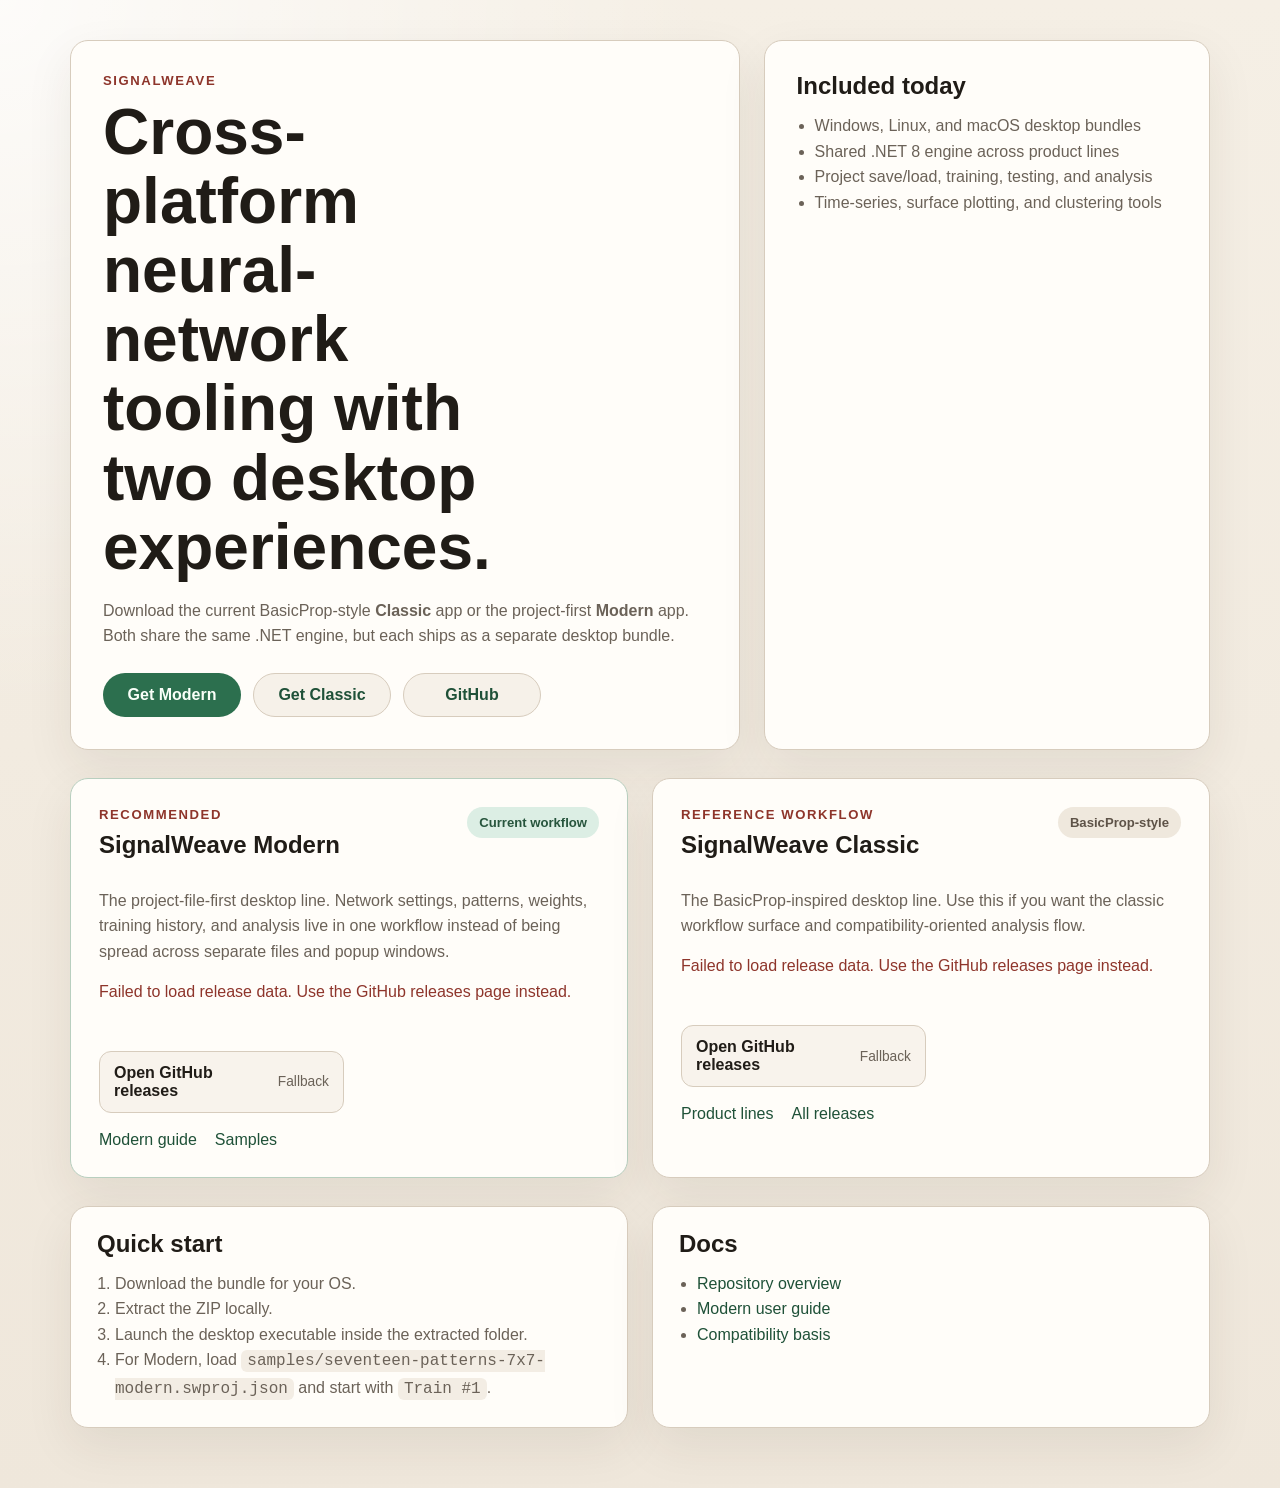
==== site/index.html @ 558c5705 "Prepare modern 1.0.0 release site" ====
<!DOCTYPE html>
<html lang="en">
<head>
  <meta charset="UTF-8" />
  <meta name="viewport" content="width=device-width, initial-scale=1.0" />
  <title>SignalWeave</title>
  <meta name="description" content="SignalWeave downloads and product overview for the Classic and Modern desktop apps." />
  <link rel="stylesheet" href="./styles.css" />
</head>
<body>
  <main class="page">
    <section class="hero">
      <div class="hero-copy">
        <p class="eyebrow">SignalWeave</p>
        <h1>Cross-platform neural-network tooling with two desktop experiences.</h1>
        <p class="lead">
          Download the current BasicProp-style <strong>Classic</strong> app or the project-first <strong>Modern</strong> app.
          Both share the same .NET engine, but each ships as a separate desktop bundle.
        </p>
        <div class="hero-actions">
          <a class="button primary" href="#modern">Get Modern</a>
          <a class="button secondary" href="#classic">Get Classic</a>
          <a class="button secondary" href="https://github.com/Simonsbs/signalweave" target="_blank" rel="noreferrer">GitHub</a>
        </div>
      </div>
      <aside class="hero-panel">
        <h2>Included today</h2>
        <ul class="feature-list">
          <li>Windows, Linux, and macOS desktop bundles</li>
          <li>Shared .NET 8 engine across product lines</li>
          <li>Project save/load, training, testing, and analysis</li>
          <li>Time-series, surface plotting, and clustering tools</li>
        </ul>
      </aside>
    </section>

    <section class="products">
      <article class="product-card featured" id="modern">
        <div class="product-header">
          <div>
            <p class="product-kicker">Recommended</p>
            <h2>SignalWeave Modern</h2>
          </div>
          <span class="badge">Current workflow</span>
        </div>
        <p class="product-copy">
          The project-file-first desktop line. Network settings, patterns, weights, training history, and analysis
          live in one workflow instead of being spread across separate files and popup windows.
        </p>
        <div class="release-meta" data-product="modern">
          <p class="loading">Loading latest Modern release…</p>
        </div>
        <div class="downloads" data-product="modern"></div>
        <div class="product-links">
          <a href="https://github.com/Simonsbs/signalweave/blob/modern-ui/docs/modern-ui-guide.md" target="_blank" rel="noreferrer">Modern guide</a>
          <a href="https://github.com/Simonsbs/signalweave/tree/modern-ui/samples" target="_blank" rel="noreferrer">Samples</a>
        </div>
      </article>

      <article class="product-card" id="classic">
        <div class="product-header">
          <div>
            <p class="product-kicker">Reference workflow</p>
            <h2>SignalWeave Classic</h2>
          </div>
          <span class="badge muted">BasicProp-style</span>
        </div>
        <p class="product-copy">
          The BasicProp-inspired desktop line. Use this if you want the classic workflow surface and compatibility-oriented
          analysis flow.
        </p>
        <div class="release-meta" data-product="classic">
          <p class="loading">Loading latest Classic release…</p>
        </div>
        <div class="downloads" data-product="classic"></div>
        <div class="product-links">
          <a href="https://github.com/Simonsbs/signalweave/blob/modern-ui/docs/product-lines.md" target="_blank" rel="noreferrer">Product lines</a>
          <a href="https://github.com/Simonsbs/signalweave/releases" target="_blank" rel="noreferrer">All releases</a>
        </div>
      </article>
    </section>

    <section class="help">
      <div class="help-card">
        <h2>Quick start</h2>
        <ol>
          <li>Download the bundle for your OS.</li>
          <li>Extract the ZIP locally.</li>
          <li>Launch the desktop executable inside the extracted folder.</li>
          <li>For Modern, load <code>samples/seventeen-patterns-7x7-modern.swproj.json</code> and start with <code>Train #1</code>.</li>
        </ol>
      </div>
      <div class="help-card">
        <h2>Docs</h2>
        <ul>
          <li><a href="https://github.com/Simonsbs/signalweave/blob/modern-ui/README.md" target="_blank" rel="noreferrer">Repository overview</a></li>
          <li><a href="https://github.com/Simonsbs/signalweave/blob/modern-ui/docs/modern-ui-guide.md" target="_blank" rel="noreferrer">Modern user guide</a></li>
          <li><a href="https://github.com/Simonsbs/signalweave/blob/modern-ui/docs/basicprop-compatibility.md" target="_blank" rel="noreferrer">Compatibility basis</a></li>
        </ul>
      </div>
    </section>
  </main>
  <script src="./app.js"></script>
</body>
</html>
---- site/styles.css ----
:root {
  --bg: #efe7db;
  --panel: #fffdf9;
  --line: #d7ccbd;
  --text: #201c17;
  --muted: #6b6258;
  --accent: #2c6f4e;
  --accent-dark: #1f5138;
  --warm: #8e352b;
  --shadow: 0 18px 48px rgba(49, 39, 25, 0.08);
  --radius: 18px;
  color-scheme: light;
}

* {
  box-sizing: border-box;
}

body {
  margin: 0;
  font-family: "Segoe UI", "Helvetica Neue", Arial, sans-serif;
  background:
    radial-gradient(circle at top left, rgba(255, 255, 255, 0.8), transparent 36%),
    linear-gradient(180deg, #f5efe5 0%, var(--bg) 100%);
  color: var(--text);
}

a {
  color: var(--accent-dark);
  text-decoration: none;
}

a:hover {
  text-decoration: underline;
}

.page {
  max-width: 1180px;
  margin: 0 auto;
  padding: 40px 20px 64px;
}

.hero,
.products,
.help {
  display: grid;
  gap: 24px;
}

.hero {
  grid-template-columns: 1.5fr 1fr;
  align-items: stretch;
}

.hero-copy,
.hero-panel,
.product-card,
.help-card {
  background: var(--panel);
  border: 1px solid var(--line);
  border-radius: var(--radius);
  box-shadow: var(--shadow);
}

.hero-copy,
.hero-panel {
  padding: 32px;
}

.eyebrow,
.product-kicker {
  margin: 0 0 10px;
  font-size: 0.82rem;
  font-weight: 700;
  letter-spacing: 0.12em;
  text-transform: uppercase;
  color: var(--warm);
}

h1,
h2 {
  margin: 0 0 14px;
  line-height: 1.08;
}

h1 {
  font-size: clamp(2.4rem, 5vw, 4.2rem);
  max-width: 11ch;
}

h2 {
  font-size: 1.5rem;
}

.lead,
.product-copy,
.help-card li,
.feature-list li {
  color: var(--muted);
  line-height: 1.6;
}

.hero-actions {
  display: flex;
  gap: 12px;
  flex-wrap: wrap;
  margin-top: 24px;
}

.button {
  display: inline-flex;
  align-items: center;
  justify-content: center;
  min-width: 138px;
  padding: 12px 18px;
  border-radius: 999px;
  border: 1px solid transparent;
  font-weight: 700;
}

.button.primary {
  background: var(--accent);
  color: #f9fff8;
}

.button.primary:hover {
  background: var(--accent-dark);
  text-decoration: none;
}

.button.secondary {
  background: #f6f1e9;
  border-color: var(--line);
}

.button.secondary:hover {
  background: #fffaf3;
  text-decoration: none;
}

.feature-list,
.help-card ul,
.help-card ol {
  margin: 0;
  padding-left: 18px;
}

.products {
  grid-template-columns: repeat(2, minmax(0, 1fr));
  margin-top: 28px;
}

.product-card {
  padding: 28px;
}

.product-card.featured {
  border-color: #b8cfbf;
}

.product-header {
  display: flex;
  justify-content: space-between;
  align-items: start;
  gap: 16px;
}

.badge {
  display: inline-flex;
  align-items: center;
  padding: 8px 12px;
  border-radius: 999px;
  background: #dceee4;
  color: #27553d;
  font-size: 0.82rem;
  font-weight: 700;
  white-space: nowrap;
}

.badge.muted {
  background: #efe8dd;
  color: #5e5348;
}

.release-meta {
  margin: 18px 0 14px;
  min-height: 54px;
}

.release-line {
  margin: 4px 0;
  color: var(--muted);
}

.release-line strong {
  color: var(--text);
}

.downloads {
  display: grid;
  grid-template-columns: repeat(2, minmax(0, 1fr));
  gap: 10px;
}

.download-link {
  display: flex;
  justify-content: space-between;
  align-items: center;
  gap: 10px;
  padding: 12px 14px;
  border: 1px solid var(--line);
  border-radius: 12px;
  background: #f8f3ec;
  color: var(--text);
  font-weight: 600;
}

.download-link:hover {
  background: #fff9f1;
  text-decoration: none;
}

.download-meta {
  color: var(--muted);
  font-size: 0.86rem;
  font-weight: 500;
}

.product-links {
  display: flex;
  gap: 18px;
  flex-wrap: wrap;
  margin-top: 18px;
}

.help {
  grid-template-columns: repeat(2, minmax(0, 1fr));
  margin-top: 28px;
}

.help-card {
  padding: 24px 26px;
}

.loading,
.error {
  margin: 0;
  color: var(--muted);
}

.error {
  color: var(--warm);
}

code {
  font-family: "Cascadia Mono", Consolas, monospace;
  background: #f3ede4;
  padding: 2px 6px;
  border-radius: 6px;
}

@media (max-width: 940px) {
  .hero,
  .products,
  .help {
    grid-template-columns: 1fr;
  }

  .downloads {
    grid-template-columns: 1fr;
  }

  .page {
    padding-top: 24px;
  }
}
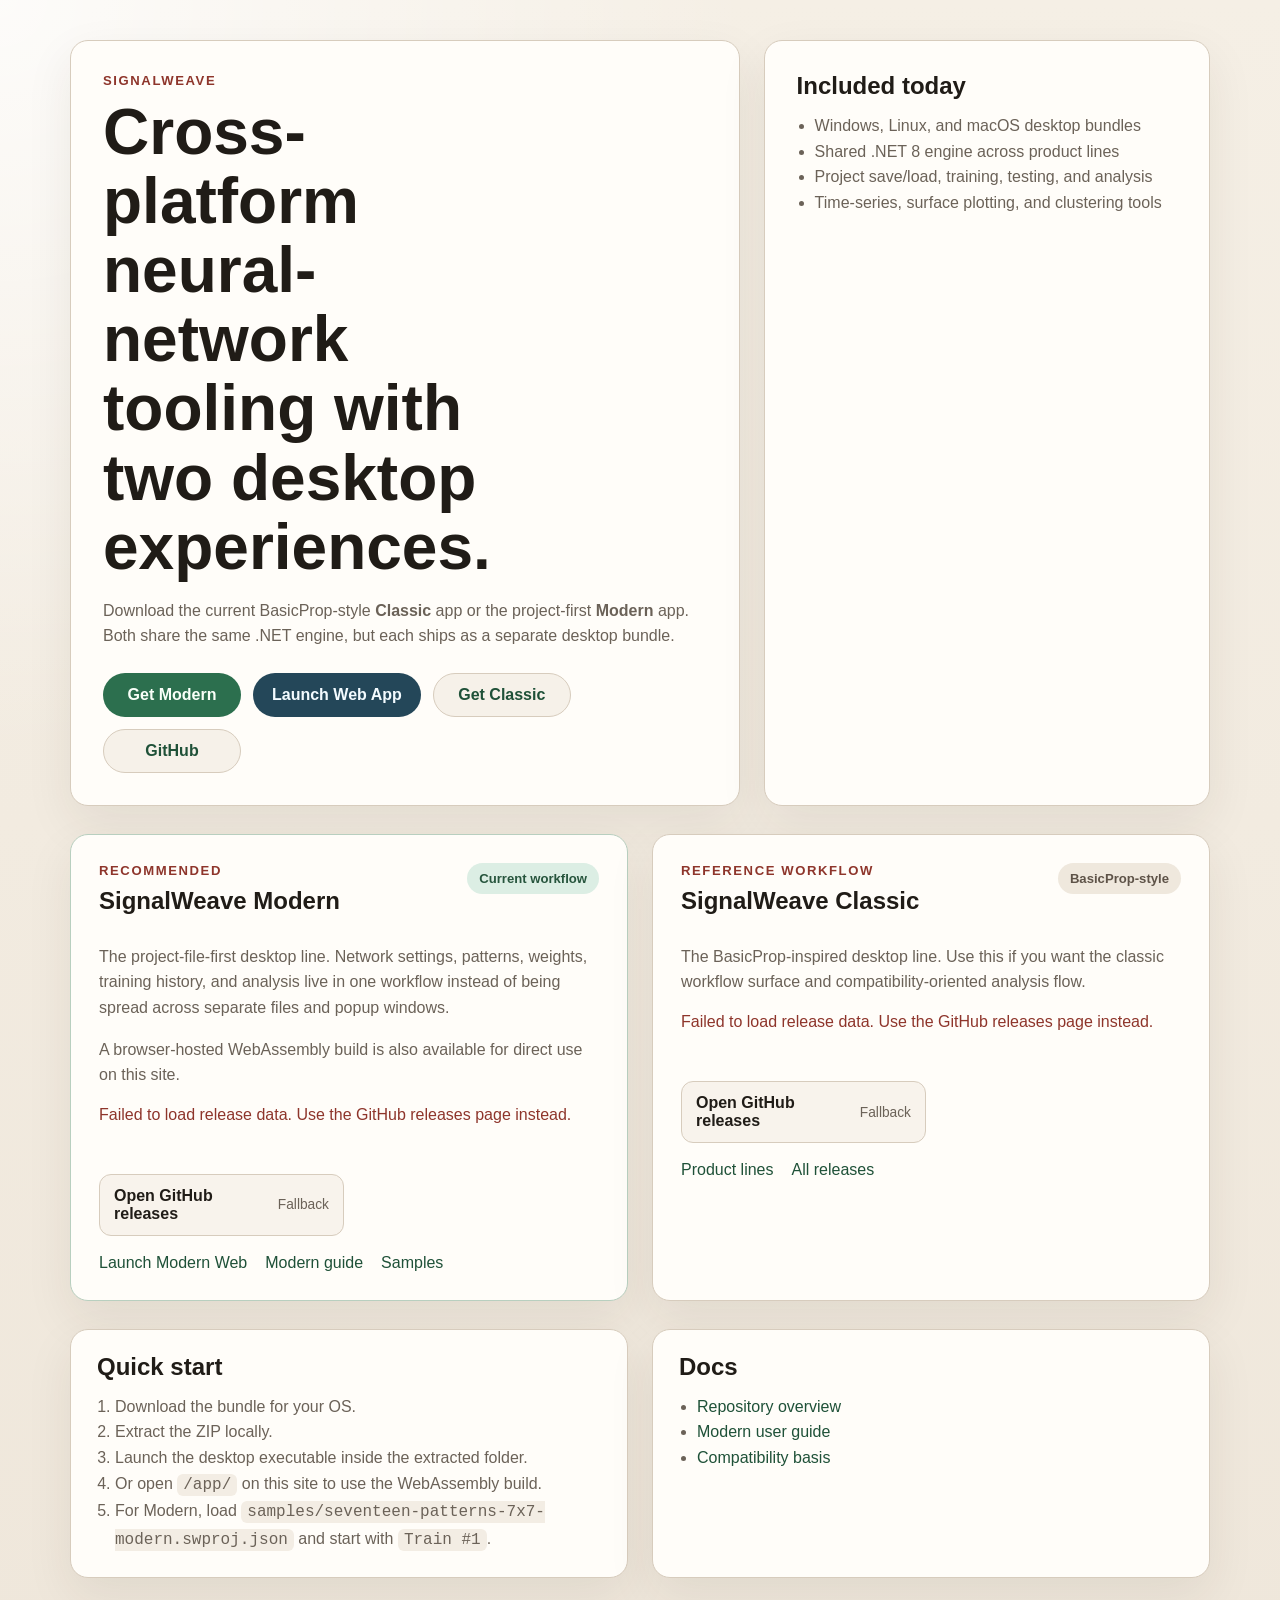
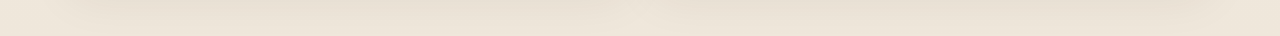
==== commit 2dfb3ceb: "Add modern browser host for Pages" ====
--- a/site/index.html
+++ b/site/index.html
@@ -19,6 +19,7 @@
         </p>
         <div class="hero-actions">
           <a class="button primary" href="#modern">Get Modern</a>
+          <a class="button primary-alt" href="/app/">Launch Web App</a>
           <a class="button secondary" href="#classic">Get Classic</a>
           <a class="button secondary" href="https://github.com/Simonsbs/signalweave" target="_blank" rel="noreferrer">GitHub</a>
         </div>
@@ -47,11 +48,15 @@
           The project-file-first desktop line. Network settings, patterns, weights, training history, and analysis
           live in one workflow instead of being spread across separate files and popup windows.
         </p>
+        <p class="product-copy">
+          A browser-hosted WebAssembly build is also available for direct use on this site.
+        </p>
         <div class="release-meta" data-product="modern">
           <p class="loading">Loading latest Modern release…</p>
         </div>
         <div class="downloads" data-product="modern"></div>
         <div class="product-links">
+          <a href="/app/">Launch Modern Web</a>
           <a href="https://github.com/Simonsbs/signalweave/blob/modern-ui/docs/modern-ui-guide.md" target="_blank" rel="noreferrer">Modern guide</a>
           <a href="https://github.com/Simonsbs/signalweave/tree/modern-ui/samples" target="_blank" rel="noreferrer">Samples</a>
         </div>
@@ -87,6 +92,7 @@
           <li>Download the bundle for your OS.</li>
           <li>Extract the ZIP locally.</li>
           <li>Launch the desktop executable inside the extracted folder.</li>
+          <li>Or open <code>/app/</code> on this site to use the WebAssembly build.</li>
           <li>For Modern, load <code>samples/seventeen-patterns-7x7-modern.swproj.json</code> and start with <code>Train #1</code>.</li>
         </ol>
       </div>
--- a/site/styles.css
+++ b/site/styles.css
@@ -128,6 +128,16 @@
   text-decoration: none;
 }
 
+.button.primary-alt {
+  background: #244759;
+  color: #f3fbff;
+}
+
+.button.primary-alt:hover {
+  background: #183340;
+  text-decoration: none;
+}
+
 .button.secondary {
   background: #f6f1e9;
   border-color: var(--line);
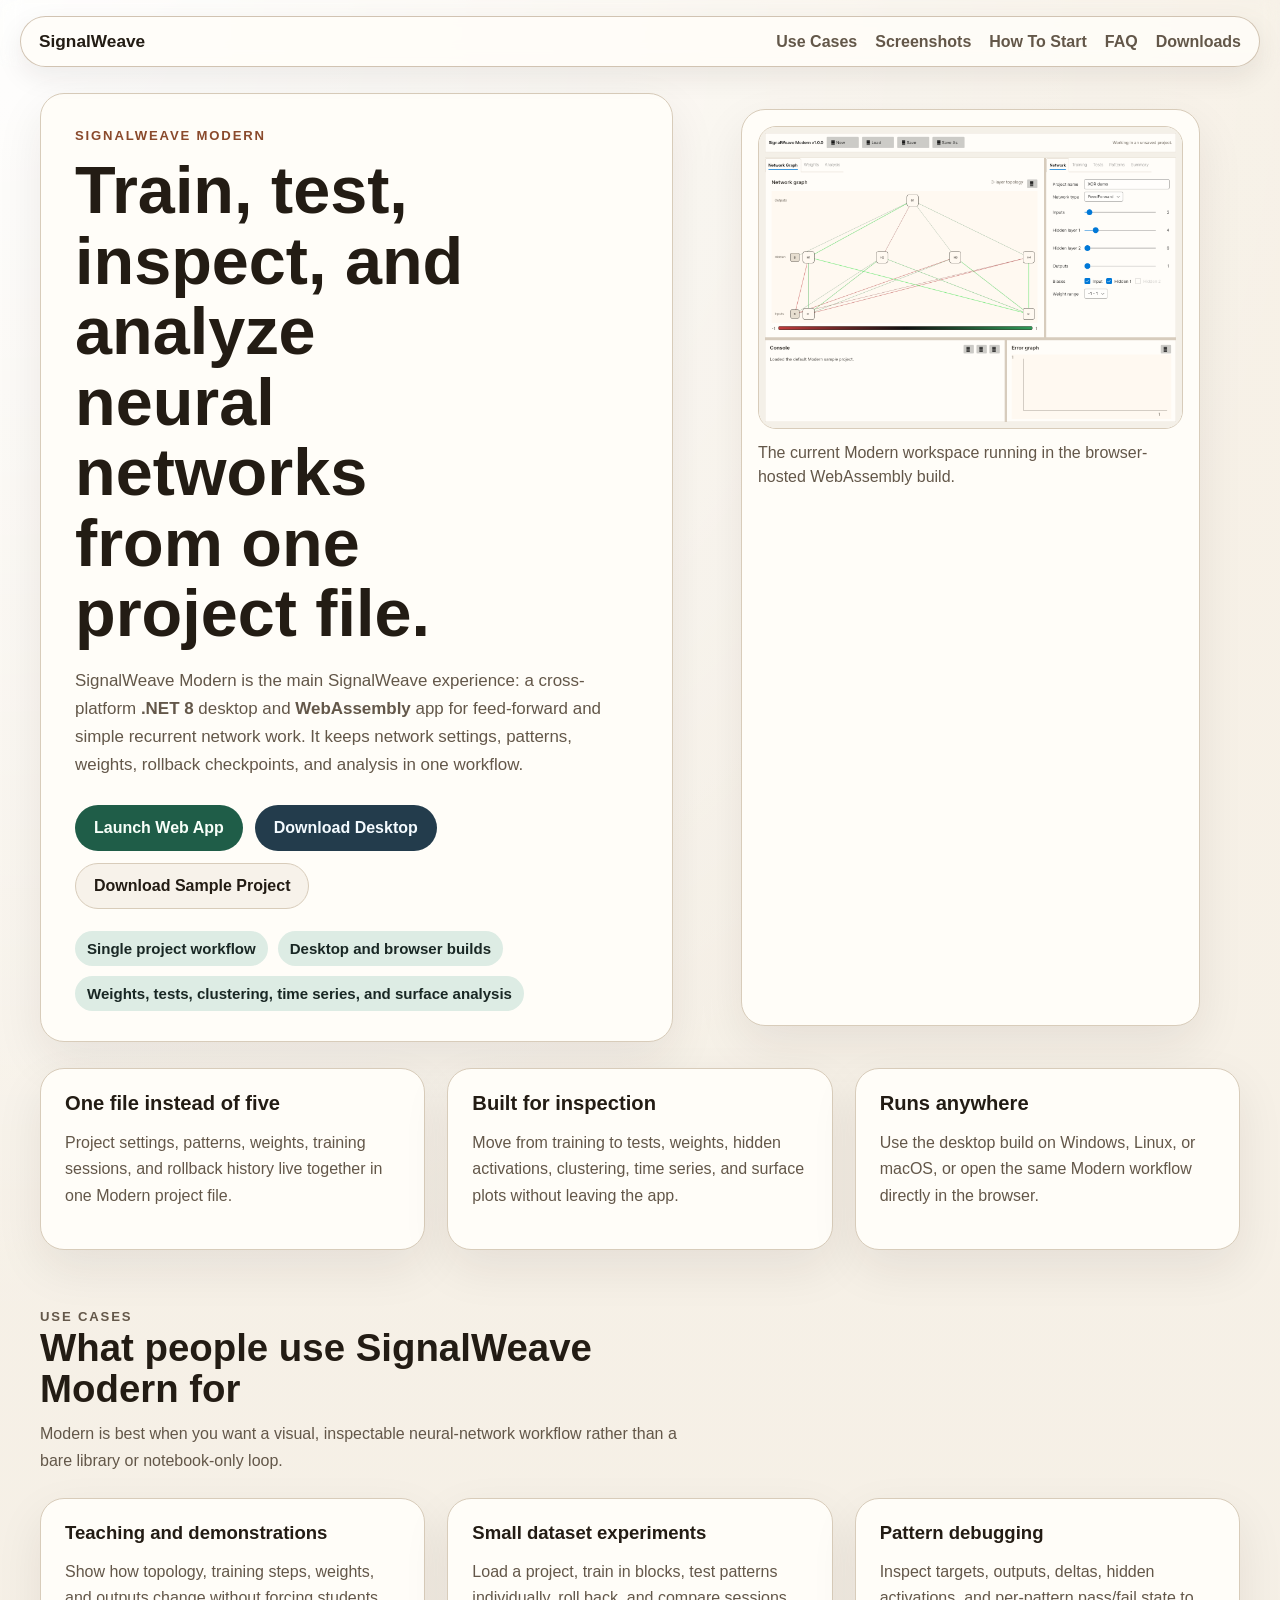
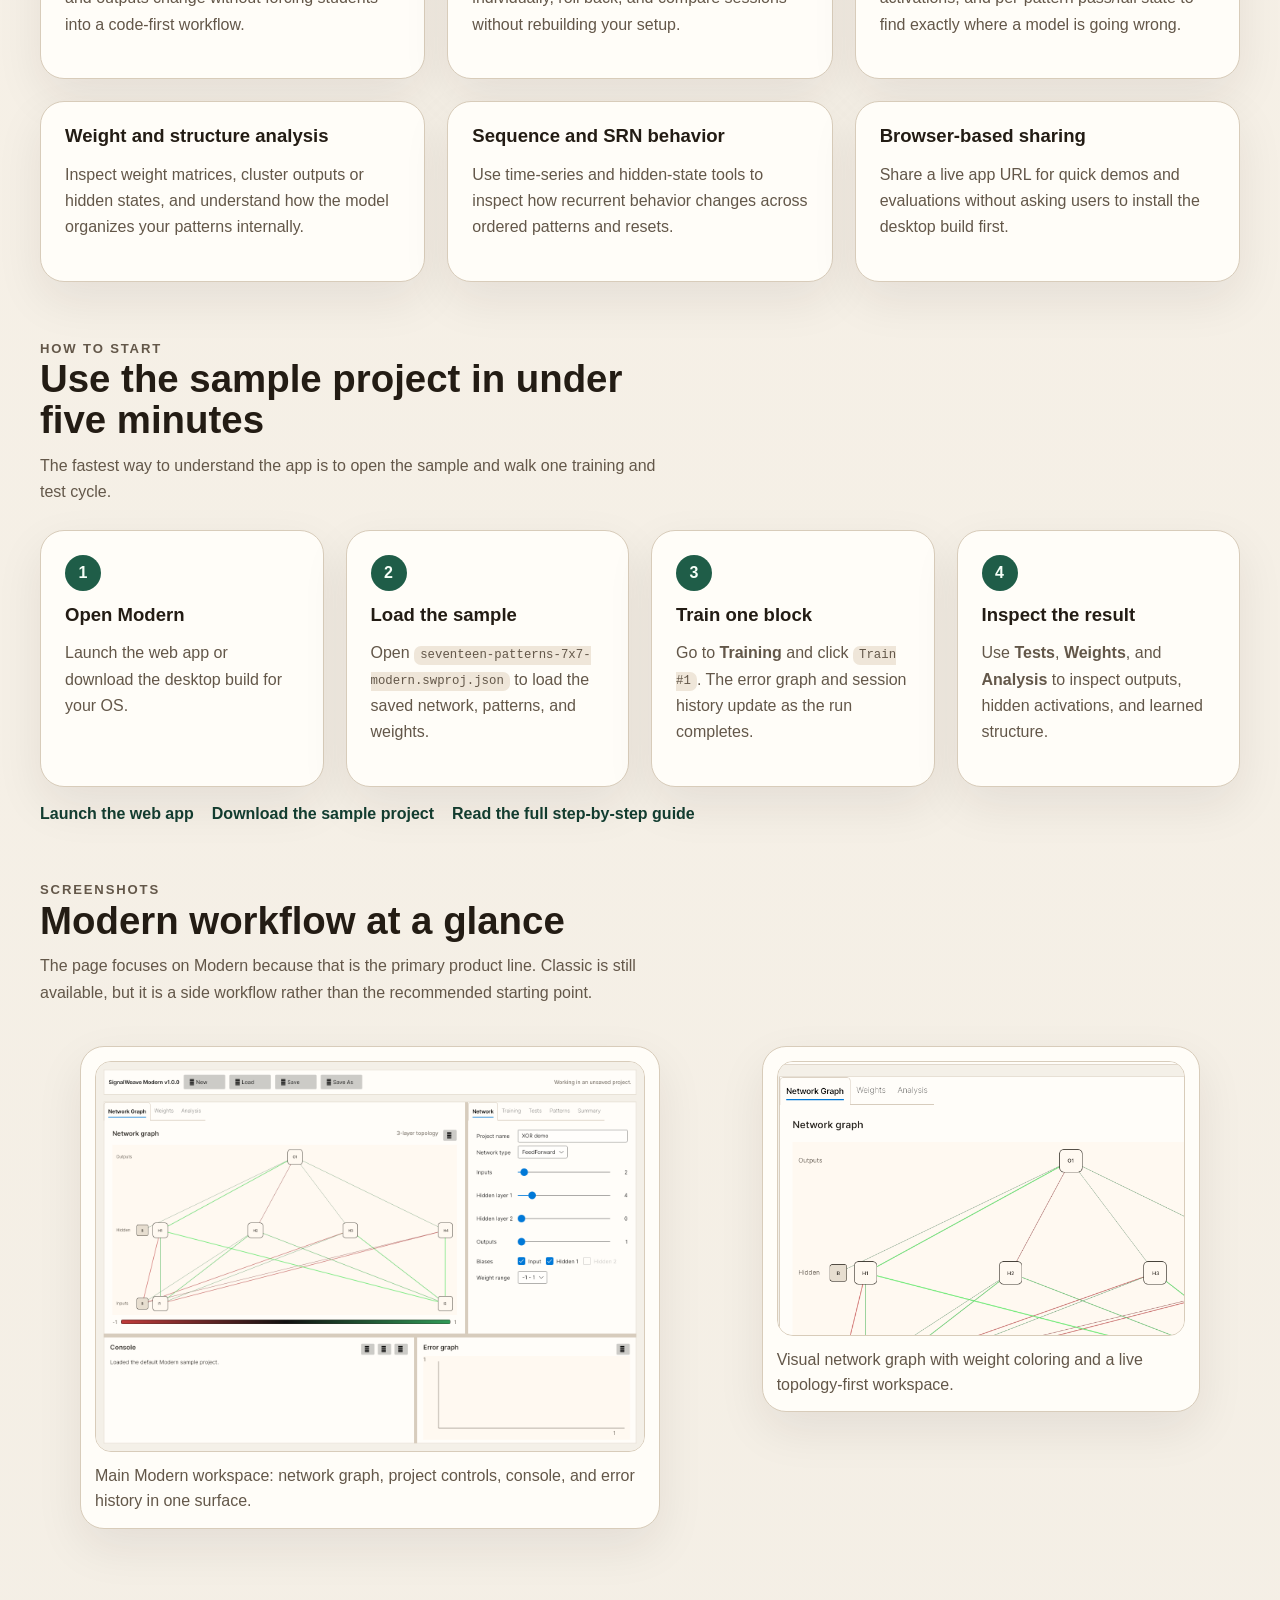
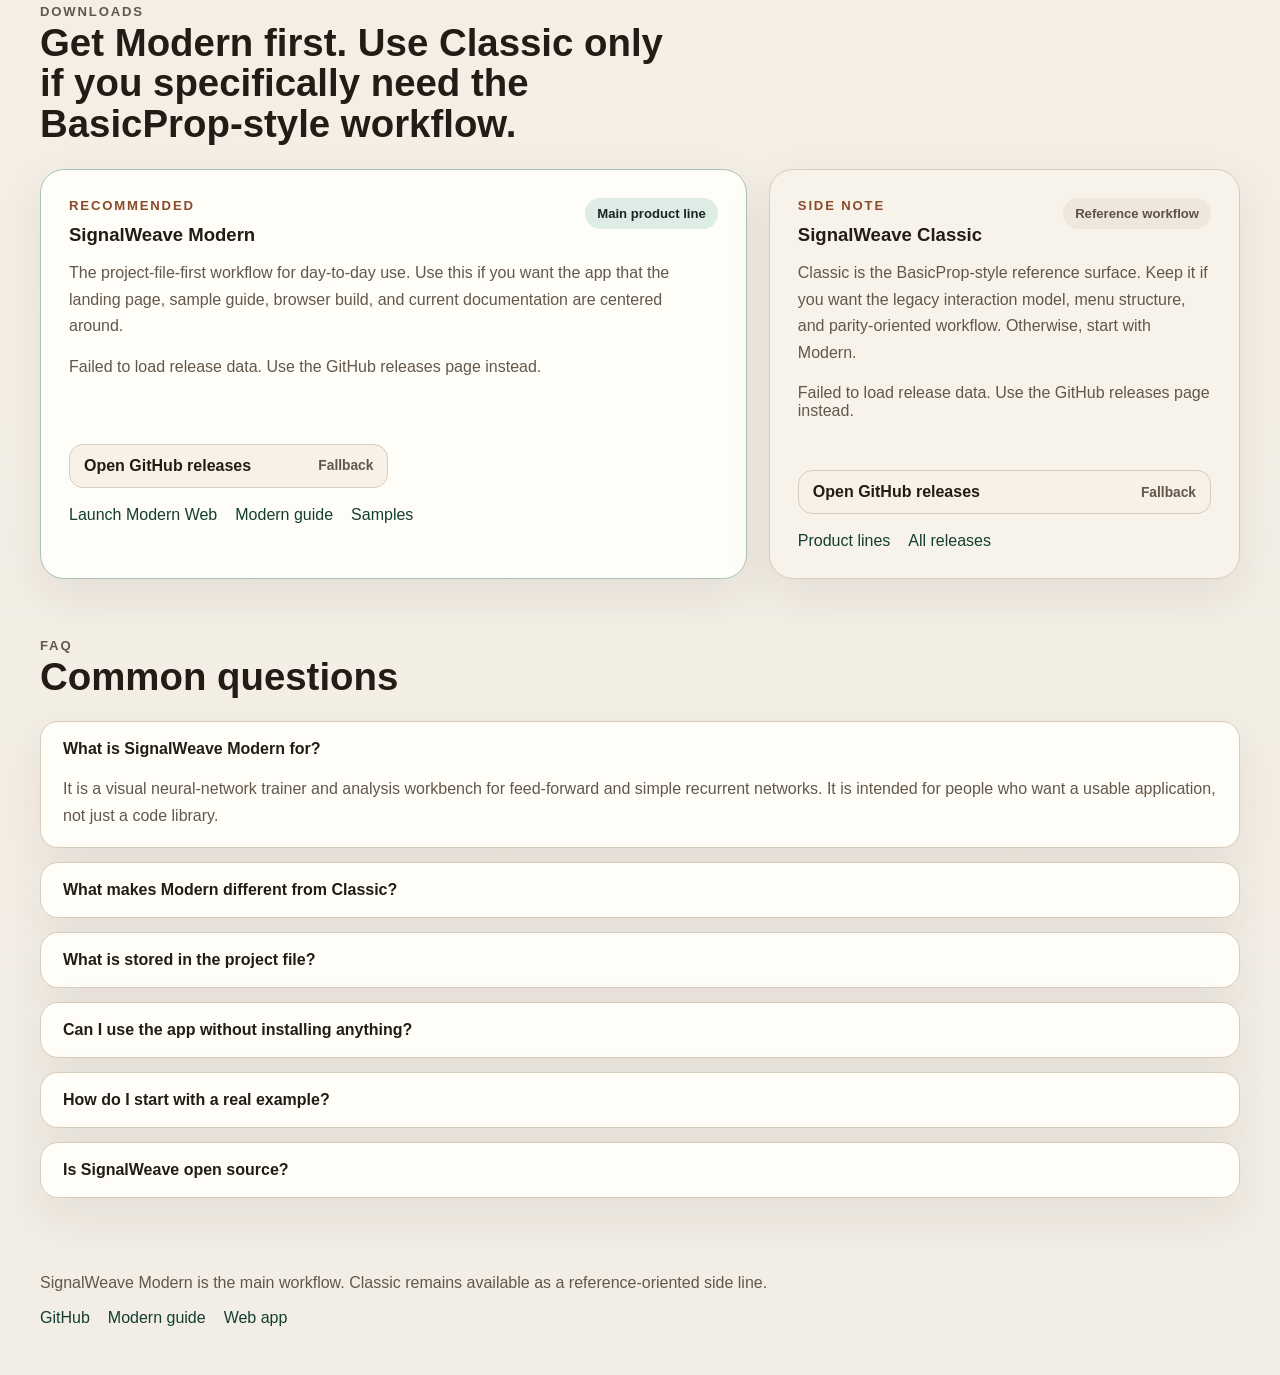
==== commit 06004e09: "Refresh Modern landing page" ====
--- a/site/index.html
+++ b/site/index.html
@@ -3,109 +3,351 @@
 <head>
   <meta charset="UTF-8" />
   <meta name="viewport" content="width=device-width, initial-scale=1.0" />
-  <title>SignalWeave</title>
-  <meta name="description" content="SignalWeave downloads and product overview for the Classic and Modern desktop apps." />
+  <title>SignalWeave Modern | Neural Network Trainer, Analysis Workbench, and BasicProp Alternative</title>
+  <meta
+    name="description"
+    content="SignalWeave Modern is a cross-platform .NET neural network trainer and analysis workbench with desktop and WebAssembly builds. Train feed-forward and recurrent networks, inspect weights, test patterns, and analyze results from a single project file."
+  />
+  <meta
+    name="keywords"
+    content="SignalWeave, neural network trainer, BasicProp alternative, .NET neural network app, WebAssembly neural network app, cross-platform machine learning desktop app"
+  />
+  <meta name="robots" content="index,follow" />
+  <meta name="theme-color" content="#19352d" />
+  <meta name="application-name" content="SignalWeave Modern" />
+  <link rel="canonical" href="https://signalweave.bestdev.co.il/" />
+  <meta property="og:type" content="website" />
+  <meta property="og:title" content="SignalWeave Modern | Neural Network Trainer and Analysis Workbench" />
+  <meta
+    property="og:description"
+    content="Use SignalWeave Modern in the browser or on desktop to train, test, inspect, and analyze neural networks from one project file."
+  />
+  <meta property="og:url" content="https://signalweave.bestdev.co.il/" />
+  <meta property="og:image" content="https://signalweave.bestdev.co.il/media/modern-workspace.png" />
+  <meta property="og:image:alt" content="SignalWeave Modern workspace showing the network graph, project controls, console, and error graph." />
+  <meta name="twitter:card" content="summary_large_image" />
+  <meta name="twitter:title" content="SignalWeave Modern | Neural Network Trainer and Analysis Workbench" />
+  <meta
+    name="twitter:description"
+    content="Train neural networks, inspect weights, test patterns, and analyze results in one Modern workflow across desktop and browser."
+  />
+  <meta name="twitter:image" content="https://signalweave.bestdev.co.il/media/modern-workspace.png" />
   <link rel="stylesheet" href="./styles.css" />
+  <script type="application/ld+json">
+    {
+      "@context": "https://schema.org",
+      "@type": "SoftwareApplication",
+      "name": "SignalWeave Modern",
+      "applicationCategory": "DeveloperApplication",
+      "operatingSystem": "Windows, Linux, macOS, Web",
+      "url": "https://signalweave.bestdev.co.il/",
+      "downloadUrl": "https://github.com/Simonsbs/signalweave/releases",
+      "image": "https://signalweave.bestdev.co.il/media/modern-workspace.png",
+      "description": "SignalWeave Modern is a cross-platform .NET neural network trainer and analysis workbench with desktop and WebAssembly builds.",
+      "offers": {
+        "@type": "Offer",
+        "price": "0",
+        "priceCurrency": "USD"
+      }
+    }
+  </script>
+  <script type="application/ld+json">
+    {
+      "@context": "https://schema.org",
+      "@type": "FAQPage",
+      "mainEntity": [
+        {
+          "@type": "Question",
+          "name": "What is SignalWeave Modern used for?",
+          "acceptedAnswer": {
+            "@type": "Answer",
+            "text": "SignalWeave Modern is used to train, test, inspect, and analyze feed-forward and simple recurrent neural networks from one project file. It combines network settings, patterns, weights, training history, and analysis tools in one workflow."
+          }
+        },
+        {
+          "@type": "Question",
+          "name": "Do I need the Classic version?",
+          "acceptedAnswer": {
+            "@type": "Answer",
+            "text": "No. Modern is the main recommended workflow. Classic remains available only if you specifically want the BasicProp-style reference interface."
+          }
+        },
+        {
+          "@type": "Question",
+          "name": "Can I use SignalWeave in the browser?",
+          "acceptedAnswer": {
+            "@type": "Answer",
+            "text": "Yes. SignalWeave Modern is available as a WebAssembly app at https://signalweave.bestdev.co.il/app/ and shares the same .NET engine and general workflow as the desktop build."
+          }
+        },
+        {
+          "@type": "Question",
+          "name": "What is inside a SignalWeave project file?",
+          "acceptedAnswer": {
+            "@type": "Answer",
+            "text": "A SignalWeave Modern project file stores network settings, pattern data, current weights, training sessions, rollback checkpoints, and workspace-oriented state so you can reopen the project without managing separate files for each part."
+          }
+        },
+        {
+          "@type": "Question",
+          "name": "How do I start with a sample?",
+          "acceptedAnswer": {
+            "@type": "Answer",
+            "text": "Download the seventeen-patterns-7x7 sample project, open it in SignalWeave Modern, click Train #1, then open the Tests, Weights, and Analysis areas to inspect the run."
+          }
+        }
+      ]
+    }
+  </script>
 </head>
 <body>
-  <main class="page">
+  <header class="site-header">
+    <div class="brand-row">
+      <a class="brand" href="#top">SignalWeave</a>
+      <nav class="site-nav" aria-label="Main">
+        <a href="#use-cases">Use Cases</a>
+        <a href="#screenshots">Screenshots</a>
+        <a href="#sample">How To Start</a>
+        <a href="#faq">FAQ</a>
+        <a href="#downloads">Downloads</a>
+      </nav>
+    </div>
+  </header>
+
+  <main class="page" id="top">
     <section class="hero">
       <div class="hero-copy">
-        <p class="eyebrow">SignalWeave</p>
-        <h1>Cross-platform neural-network tooling with two desktop experiences.</h1>
+        <p class="eyebrow">SignalWeave Modern</p>
+        <h1>Train, test, inspect, and analyze neural networks from one project file.</h1>
         <p class="lead">
-          Download the current BasicProp-style <strong>Classic</strong> app or the project-first <strong>Modern</strong> app.
-          Both share the same .NET engine, but each ships as a separate desktop bundle.
+          SignalWeave Modern is the main SignalWeave experience: a cross-platform <strong>.NET 8</strong>
+          desktop and <strong>WebAssembly</strong> app for feed-forward and simple recurrent network work.
+          It keeps network settings, patterns, weights, rollback checkpoints, and analysis in one workflow.
         </p>
         <div class="hero-actions">
-          <a class="button primary" href="#modern">Get Modern</a>
-          <a class="button primary-alt" href="/app/">Launch Web App</a>
-          <a class="button secondary" href="#classic">Get Classic</a>
-          <a class="button secondary" href="https://github.com/Simonsbs/signalweave" target="_blank" rel="noreferrer">GitHub</a>
+          <a class="button primary" href="/app/">Launch Web App</a>
+          <a class="button primary-alt" href="#downloads">Download Desktop</a>
+          <a class="button secondary" href="https://raw.githubusercontent.com/Simonsbs/signalweave/modern-ui/samples/seventeen-patterns-7x7-modern.swproj.json">Download Sample Project</a>
         </div>
-      </div>
-      <aside class="hero-panel">
-        <h2>Included today</h2>
-        <ul class="feature-list">
-          <li>Windows, Linux, and macOS desktop bundles</li>
-          <li>Shared .NET 8 engine across product lines</li>
-          <li>Project save/load, training, testing, and analysis</li>
-          <li>Time-series, surface plotting, and clustering tools</li>
-        </ul>
-      </aside>
-    </section>
-
-    <section class="products">
-      <article class="product-card featured" id="modern">
-        <div class="product-header">
-          <div>
-            <p class="product-kicker">Recommended</p>
-            <h2>SignalWeave Modern</h2>
-          </div>
-          <span class="badge">Current workflow</span>
+        <div class="hero-points">
+          <span>Single project workflow</span>
+          <span>Desktop and browser builds</span>
+          <span>Weights, tests, clustering, time series, and surface analysis</span>
         </div>
-        <p class="product-copy">
-          The project-file-first desktop line. Network settings, patterns, weights, training history, and analysis
-          live in one workflow instead of being spread across separate files and popup windows.
-        </p>
-        <p class="product-copy">
-          A browser-hosted WebAssembly build is also available for direct use on this site.
-        </p>
-        <div class="release-meta" data-product="modern">
-          <p class="loading">Loading latest Modern release…</p>
-        </div>
-        <div class="downloads" data-product="modern"></div>
-        <div class="product-links">
-          <a href="/app/">Launch Modern Web</a>
-          <a href="https://github.com/Simonsbs/signalweave/blob/modern-ui/docs/modern-ui-guide.md" target="_blank" rel="noreferrer">Modern guide</a>
-          <a href="https://github.com/Simonsbs/signalweave/tree/modern-ui/samples" target="_blank" rel="noreferrer">Samples</a>
-        </div>
+      </div>
+      <figure class="hero-shot">
+        <img
+          src="./media/modern-workspace.png"
+          alt="SignalWeave Modern workspace with the network graph, workflow tabs, console, and error graph."
+        />
+        <figcaption>The current Modern workspace running in the browser-hosted WebAssembly build.</figcaption>
+      </figure>
+    </section>
+
+    <section class="proof-strip" aria-label="Why SignalWeave Modern">
+      <article class="proof-card">
+        <h2>One file instead of five</h2>
+        <p>Project settings, patterns, weights, training sessions, and rollback history live together in one Modern project file.</p>
       </article>
-
-      <article class="product-card" id="classic">
-        <div class="product-header">
-          <div>
-            <p class="product-kicker">Reference workflow</p>
-            <h2>SignalWeave Classic</h2>
-          </div>
-          <span class="badge muted">BasicProp-style</span>
-        </div>
-        <p class="product-copy">
-          The BasicProp-inspired desktop line. Use this if you want the classic workflow surface and compatibility-oriented
-          analysis flow.
-        </p>
-        <div class="release-meta" data-product="classic">
-          <p class="loading">Loading latest Classic release…</p>
-        </div>
-        <div class="downloads" data-product="classic"></div>
-        <div class="product-links">
-          <a href="https://github.com/Simonsbs/signalweave/blob/modern-ui/docs/product-lines.md" target="_blank" rel="noreferrer">Product lines</a>
-          <a href="https://github.com/Simonsbs/signalweave/releases" target="_blank" rel="noreferrer">All releases</a>
-        </div>
+      <article class="proof-card">
+        <h2>Built for inspection</h2>
+        <p>Move from training to tests, weights, hidden activations, clustering, time series, and surface plots without leaving the app.</p>
       </article>
-    </section>
-
-    <section class="help">
-      <div class="help-card">
-        <h2>Quick start</h2>
-        <ol>
-          <li>Download the bundle for your OS.</li>
-          <li>Extract the ZIP locally.</li>
-          <li>Launch the desktop executable inside the extracted folder.</li>
-          <li>Or open <code>/app/</code> on this site to use the WebAssembly build.</li>
-          <li>For Modern, load <code>samples/seventeen-patterns-7x7-modern.swproj.json</code> and start with <code>Train #1</code>.</li>
-        </ol>
-      </div>
-      <div class="help-card">
-        <h2>Docs</h2>
-        <ul>
-          <li><a href="https://github.com/Simonsbs/signalweave/blob/modern-ui/README.md" target="_blank" rel="noreferrer">Repository overview</a></li>
-          <li><a href="https://github.com/Simonsbs/signalweave/blob/modern-ui/docs/modern-ui-guide.md" target="_blank" rel="noreferrer">Modern user guide</a></li>
-          <li><a href="https://github.com/Simonsbs/signalweave/blob/modern-ui/docs/basicprop-compatibility.md" target="_blank" rel="noreferrer">Compatibility basis</a></li>
-        </ul>
+      <article class="proof-card">
+        <h2>Runs anywhere</h2>
+        <p>Use the desktop build on Windows, Linux, or macOS, or open the same Modern workflow directly in the browser.</p>
+      </article>
+    </section>
+
+    <section class="section" id="use-cases">
+      <div class="section-heading">
+        <p class="eyebrow">Use Cases</p>
+        <h2>What people use SignalWeave Modern for</h2>
+        <p>Modern is best when you want a visual, inspectable neural-network workflow rather than a bare library or notebook-only loop.</p>
+      </div>
+      <div class="use-case-grid">
+        <article class="use-case-card">
+          <h3>Teaching and demonstrations</h3>
+          <p>Show how topology, training steps, weights, and outputs change without forcing students into a code-first workflow.</p>
+        </article>
+        <article class="use-case-card">
+          <h3>Small dataset experiments</h3>
+          <p>Load a project, train in blocks, test patterns individually, roll back, and compare sessions without rebuilding your setup.</p>
+        </article>
+        <article class="use-case-card">
+          <h3>Pattern debugging</h3>
+          <p>Inspect targets, outputs, deltas, hidden activations, and per-pattern pass/fail state to find exactly where a model is going wrong.</p>
+        </article>
+        <article class="use-case-card">
+          <h3>Weight and structure analysis</h3>
+          <p>Inspect weight matrices, cluster outputs or hidden states, and understand how the model organizes your patterns internally.</p>
+        </article>
+        <article class="use-case-card">
+          <h3>Sequence and SRN behavior</h3>
+          <p>Use time-series and hidden-state tools to inspect how recurrent behavior changes across ordered patterns and resets.</p>
+        </article>
+        <article class="use-case-card">
+          <h3>Browser-based sharing</h3>
+          <p>Share a live app URL for quick demos and evaluations without asking users to install the desktop build first.</p>
+        </article>
+      </div>
+    </section>
+
+    <section class="section" id="sample">
+      <div class="section-heading">
+        <p class="eyebrow">How To Start</p>
+        <h2>Use the sample project in under five minutes</h2>
+        <p>The fastest way to understand the app is to open the sample and walk one training and test cycle.</p>
+      </div>
+      <div class="steps-grid">
+        <article class="step-card">
+          <span class="step-number">1</span>
+          <h3>Open Modern</h3>
+          <p>Launch the web app or download the desktop build for your OS.</p>
+        </article>
+        <article class="step-card">
+          <span class="step-number">2</span>
+          <h3>Load the sample</h3>
+          <p>Open <code>seventeen-patterns-7x7-modern.swproj.json</code> to load the saved network, patterns, and weights.</p>
+        </article>
+        <article class="step-card">
+          <span class="step-number">3</span>
+          <h3>Train one block</h3>
+          <p>Go to <strong>Training</strong> and click <code>Train #1</code>. The error graph and session history update as the run completes.</p>
+        </article>
+        <article class="step-card">
+          <span class="step-number">4</span>
+          <h3>Inspect the result</h3>
+          <p>Use <strong>Tests</strong>, <strong>Weights</strong>, and <strong>Analysis</strong> to inspect outputs, hidden activations, and learned structure.</p>
+        </article>
+      </div>
+      <div class="sample-links">
+        <a class="inline-link" href="/app/">Launch the web app</a>
+        <a class="inline-link" href="https://raw.githubusercontent.com/Simonsbs/signalweave/modern-ui/samples/seventeen-patterns-7x7-modern.swproj.json">Download the sample project</a>
+        <a class="inline-link" href="https://github.com/Simonsbs/signalweave/blob/modern-ui/docs/modern-ui-guide.md" target="_blank" rel="noreferrer">Read the full step-by-step guide</a>
+      </div>
+    </section>
+
+    <section class="section screenshots" id="screenshots">
+      <div class="section-heading">
+        <p class="eyebrow">Screenshots</p>
+        <h2>Modern workflow at a glance</h2>
+        <p>The page focuses on Modern because that is the primary product line. Classic is still available, but it is a side workflow rather than the recommended starting point.</p>
+      </div>
+      <div class="screenshot-grid">
+        <figure class="shot-card shot-large">
+          <img
+            src="./media/modern-workspace.png"
+            alt="SignalWeave Modern main workspace with the network graph, workflow tabs, console, and error graph."
+          />
+          <figcaption>Main Modern workspace: network graph, project controls, console, and error history in one surface.</figcaption>
+        </figure>
+        <figure class="shot-card">
+          <img
+            src="./media/modern-graph-detail.png"
+            alt="Close-up of the SignalWeave Modern network graph and weight coloring."
+          />
+          <figcaption>Visual network graph with weight coloring and a live topology-first workspace.</figcaption>
+        </figure>
+      </div>
+    </section>
+
+    <section class="section" id="downloads">
+      <div class="section-heading">
+        <p class="eyebrow">Downloads</p>
+        <h2>Get Modern first. Use Classic only if you specifically need the BasicProp-style workflow.</h2>
+      </div>
+      <div class="download-layout">
+        <article class="release-card release-card-featured" id="modern">
+          <div class="release-header">
+            <div>
+              <p class="product-kicker">Recommended</p>
+              <h3>SignalWeave Modern</h3>
+            </div>
+            <span class="badge">Main product line</span>
+          </div>
+          <p class="product-copy">
+            The project-file-first workflow for day-to-day use. Use this if you want the app that the landing page,
+            sample guide, browser build, and current documentation are centered around.
+          </p>
+          <div class="release-meta" data-product="modern">
+            <p class="loading">Loading latest Modern release…</p>
+          </div>
+          <div class="downloads" data-product="modern"></div>
+          <div class="product-links">
+            <a href="/app/">Launch Modern Web</a>
+            <a href="https://github.com/Simonsbs/signalweave/blob/modern-ui/docs/modern-ui-guide.md" target="_blank" rel="noreferrer">Modern guide</a>
+            <a href="https://github.com/Simonsbs/signalweave/tree/modern-ui/samples" target="_blank" rel="noreferrer">Samples</a>
+          </div>
+        </article>
+
+        <aside class="release-card release-card-aside" id="classic">
+          <div class="release-header">
+            <div>
+              <p class="product-kicker">Side note</p>
+              <h3>SignalWeave Classic</h3>
+            </div>
+            <span class="badge muted">Reference workflow</span>
+          </div>
+          <p class="product-copy">
+            Classic is the BasicProp-style reference surface. Keep it if you want the legacy interaction model,
+            menu structure, and parity-oriented workflow. Otherwise, start with Modern.
+          </p>
+          <div class="release-meta" data-product="classic">
+            <p class="loading">Loading latest Classic release…</p>
+          </div>
+          <div class="downloads compact" data-product="classic"></div>
+          <div class="product-links">
+            <a href="https://github.com/Simonsbs/signalweave/blob/modern-ui/docs/product-lines.md" target="_blank" rel="noreferrer">Product lines</a>
+            <a href="https://github.com/Simonsbs/signalweave/releases" target="_blank" rel="noreferrer">All releases</a>
+          </div>
+        </aside>
+      </div>
+    </section>
+
+    <section class="section faq" id="faq">
+      <div class="section-heading">
+        <p class="eyebrow">FAQ</p>
+        <h2>Common questions</h2>
+      </div>
+      <div class="faq-list">
+        <details class="faq-item" open>
+          <summary>What is SignalWeave Modern for?</summary>
+          <p>It is a visual neural-network trainer and analysis workbench for feed-forward and simple recurrent networks. It is intended for people who want a usable application, not just a code library.</p>
+        </details>
+        <details class="faq-item">
+          <summary>What makes Modern different from Classic?</summary>
+          <p>Modern is organized around one project file and integrated tabs for training, tests, weights, patterns, and analysis. Classic preserves the BasicProp-style workflow and is useful mainly if you want that exact reference surface.</p>
+        </details>
+        <details class="faq-item">
+          <summary>What is stored in the project file?</summary>
+          <p>Modern stores the network definition, embedded patterns, current weights, training sessions, rollback checkpoints, and related workspace state together, so you do not need separate load/save actions for each item.</p>
+        </details>
+        <details class="faq-item">
+          <summary>Can I use the app without installing anything?</summary>
+          <p>Yes. The Modern workflow is available directly in the browser as a WebAssembly app at <a href="/app/">/app/</a>. Desktop builds are also available for Windows, Linux, and macOS.</p>
+        </details>
+        <details class="faq-item">
+          <summary>How do I start with a real example?</summary>
+          <p>Download the sample project, open it in Modern, run <code>Train #1</code>, then use <strong>Tests</strong>, <strong>Weights</strong>, and <strong>Analysis</strong> to inspect what changed.</p>
+        </details>
+        <details class="faq-item">
+          <summary>Is SignalWeave open source?</summary>
+          <p>Yes. The full project, release history, and source are available on <a href="https://github.com/Simonsbs/signalweave" target="_blank" rel="noreferrer">GitHub</a>.</p>
+        </details>
       </div>
     </section>
   </main>
+
+  <footer class="site-footer">
+    <p>SignalWeave Modern is the main workflow. Classic remains available as a reference-oriented side line.</p>
+    <div class="footer-links">
+      <a href="https://github.com/Simonsbs/signalweave" target="_blank" rel="noreferrer">GitHub</a>
+      <a href="https://github.com/Simonsbs/signalweave/blob/modern-ui/docs/modern-ui-guide.md" target="_blank" rel="noreferrer">Modern guide</a>
+      <a href="/app/">Web app</a>
+    </div>
+  </footer>
+
   <script src="./app.js"></script>
 </body>
 </html>
--- a/site/styles.css
+++ b/site/styles.css
@@ -1,14 +1,20 @@
 :root {
-  --bg: #efe7db;
-  --panel: #fffdf9;
-  --line: #d7ccbd;
-  --text: #201c17;
-  --muted: #6b6258;
-  --accent: #2c6f4e;
-  --accent-dark: #1f5138;
-  --warm: #8e352b;
-  --shadow: 0 18px 48px rgba(49, 39, 25, 0.08);
-  --radius: 18px;
+  --bg: #f3eee5;
+  --paper: #fffdf8;
+  --panel: #f8f3ea;
+  --line: #d8ccba;
+  --line-strong: #bfae98;
+  --text: #231c14;
+  --muted: #635749;
+  --accent: #1f5d48;
+  --accent-strong: #133e31;
+  --accent-soft: #ddece4;
+  --ink: #192724;
+  --warm: #8a4a2c;
+  --shadow: 0 18px 48px rgba(38, 30, 20, 0.08);
+  --shadow-tight: 0 10px 28px rgba(38, 30, 20, 0.08);
+  --radius: 24px;
+  --radius-sm: 16px;
   color-scheme: light;
 }
 
@@ -16,17 +22,26 @@
   box-sizing: border-box;
 }
 
+html {
+  scroll-behavior: smooth;
+}
+
 body {
   margin: 0;
+  color: var(--text);
   font-family: "Segoe UI", "Helvetica Neue", Arial, sans-serif;
   background:
-    radial-gradient(circle at top left, rgba(255, 255, 255, 0.8), transparent 36%),
-    linear-gradient(180deg, #f5efe5 0%, var(--bg) 100%);
-  color: var(--text);
+    radial-gradient(circle at top left, rgba(255, 255, 255, 0.94), transparent 28%),
+    linear-gradient(180deg, #f7f1e7 0%, var(--bg) 100%);
+}
+
+img {
+  display: block;
+  max-width: 100%;
 }
 
 a {
-  color: var(--accent-dark);
+  color: var(--accent-strong);
   text-decoration: none;
 }
 
@@ -34,145 +49,359 @@
   text-decoration: underline;
 }
 
+code {
+  padding: 0.15rem 0.38rem;
+  border-radius: 7px;
+  background: #efe6d9;
+  font-size: 0.95em;
+}
+
+.site-header {
+  position: sticky;
+  top: 0;
+  z-index: 20;
+  padding: 16px 20px 0;
+  backdrop-filter: blur(10px);
+}
+
+.brand-row {
+  display: flex;
+  justify-content: space-between;
+  align-items: center;
+  gap: 24px;
+  max-width: 1240px;
+  margin: 0 auto;
+  padding: 14px 18px;
+  border: 1px solid rgba(191, 174, 152, 0.72);
+  border-radius: 999px;
+  background: rgba(255, 253, 248, 0.86);
+  box-shadow: var(--shadow-tight);
+}
+
+.brand {
+  font-size: 1.08rem;
+  font-weight: 800;
+  color: var(--text);
+}
+
+.site-nav {
+  display: flex;
+  align-items: center;
+  gap: 18px;
+  flex-wrap: wrap;
+}
+
+.site-nav a {
+  color: var(--muted);
+  font-weight: 700;
+}
+
 .page {
-  max-width: 1180px;
+  max-width: 1240px;
   margin: 0 auto;
-  padding: 40px 20px 64px;
-}
-
-.hero,
-.products,
-.help {
+  padding: 26px 20px 72px;
+}
+
+.hero {
   display: grid;
-  gap: 24px;
-}
-
-.hero {
-  grid-template-columns: 1.5fr 1fr;
+  grid-template-columns: minmax(0, 1.08fr) minmax(0, 0.92fr);
+  gap: 28px;
   align-items: stretch;
 }
 
 .hero-copy,
-.hero-panel,
-.product-card,
-.help-card {
-  background: var(--panel);
+.hero-shot,
+.proof-card,
+.use-case-card,
+.step-card,
+.shot-card,
+.release-card,
+.faq-item {
   border: 1px solid var(--line);
+  background: var(--paper);
+  box-shadow: var(--shadow);
+}
+
+.hero-copy,
+.hero-shot,
+.proof-card,
+.use-case-card,
+.step-card,
+.shot-card,
+.release-card {
   border-radius: var(--radius);
-  box-shadow: var(--shadow);
-}
-
-.hero-copy,
-.hero-panel {
-  padding: 32px;
+}
+
+.hero-copy {
+  padding: 34px 34px 30px;
+}
+
+.hero-shot {
+  padding: 16px;
+}
+
+.hero-shot img {
+  border: 1px solid var(--line);
+  border-radius: 18px;
+}
+
+.hero-shot figcaption {
+  margin-top: 12px;
+  color: var(--muted);
+  line-height: 1.5;
 }
 
 .eyebrow,
 .product-kicker {
-  margin: 0 0 10px;
+  margin: 0 0 12px;
+  color: var(--warm);
   font-size: 0.82rem;
-  font-weight: 700;
-  letter-spacing: 0.12em;
+  font-weight: 800;
+  letter-spacing: 0.14em;
   text-transform: uppercase;
-  color: var(--warm);
 }
 
 h1,
+h2,
+h3 {
+  margin: 0;
+  line-height: 1.06;
+}
+
+h1 {
+  max-width: 12ch;
+  font-size: clamp(2.8rem, 5.2vw, 4.6rem);
+}
+
 h2 {
-  margin: 0 0 14px;
-  line-height: 1.08;
-}
-
-h1 {
-  font-size: clamp(2.4rem, 5vw, 4.2rem);
-  max-width: 11ch;
-}
-
-h2 {
-  font-size: 1.5rem;
+  font-size: clamp(1.8rem, 3vw, 2.6rem);
+}
+
+h3 {
+  font-size: 1.16rem;
 }
 
 .lead,
+.section-heading > p,
+.proof-card p,
+.use-case-card p,
+.step-card p,
 .product-copy,
-.help-card li,
-.feature-list li {
+.faq-item p,
+.release-line,
+.site-footer p {
   color: var(--muted);
-  line-height: 1.6;
+  line-height: 1.65;
+}
+
+.lead {
+  margin: 18px 0 0;
+  max-width: 60ch;
+  font-size: 1.06rem;
 }
 
 .hero-actions {
   display: flex;
+  flex-wrap: wrap;
   gap: 12px;
-  flex-wrap: wrap;
-  margin-top: 24px;
+  margin-top: 26px;
 }
 
 .button {
   display: inline-flex;
   align-items: center;
   justify-content: center;
-  min-width: 138px;
-  padding: 12px 18px;
+  min-width: 164px;
+  padding: 13px 18px;
   border-radius: 999px;
   border: 1px solid transparent;
-  font-weight: 700;
+  font-weight: 800;
 }
 
 .button.primary {
   background: var(--accent);
-  color: #f9fff8;
+  color: #f7fff9;
 }
 
 .button.primary:hover {
-  background: var(--accent-dark);
+  background: var(--accent-strong);
   text-decoration: none;
 }
 
 .button.primary-alt {
-  background: #244759;
-  color: #f3fbff;
+  background: #233c4c;
+  color: #f4fbff;
 }
 
 .button.primary-alt:hover {
-  background: #183340;
+  background: #172a36;
   text-decoration: none;
 }
 
 .button.secondary {
-  background: #f6f1e9;
   border-color: var(--line);
+  background: #f7f2ea;
+  color: var(--text);
 }
 
 .button.secondary:hover {
-  background: #fffaf3;
+  background: #fffaf1;
   text-decoration: none;
 }
 
-.feature-list,
-.help-card ul,
-.help-card ol {
+.hero-points {
+  display: flex;
+  flex-wrap: wrap;
+  gap: 10px;
+  margin-top: 22px;
+}
+
+.hero-points span {
+  padding: 9px 12px;
+  border-radius: 999px;
+  background: var(--accent-soft);
+  color: var(--ink);
+  font-size: 0.94rem;
+  font-weight: 700;
+}
+
+.proof-strip,
+.use-case-grid,
+.steps-grid,
+.download-layout,
+.screenshot-grid {
+  display: grid;
+  gap: 22px;
+}
+
+.proof-strip {
+  grid-template-columns: repeat(3, minmax(0, 1fr));
+  margin-top: 26px;
+}
+
+.proof-card {
+  padding: 24px;
+}
+
+.proof-card h2 {
+  font-size: 1.26rem;
+  margin-bottom: 12px;
+}
+
+.section {
+  margin-top: 56px;
+}
+
+.section-heading {
+  max-width: 72ch;
+  margin-bottom: 24px;
+}
+
+.section-heading h2 {
+  margin-bottom: 12px;
+}
+
+.section-heading > p {
   margin: 0;
-  padding-left: 18px;
-}
-
-.products {
-  grid-template-columns: repeat(2, minmax(0, 1fr));
-  margin-top: 28px;
-}
-
-.product-card {
+}
+
+.use-case-grid {
+  grid-template-columns: repeat(3, minmax(0, 1fr));
+}
+
+.use-case-card,
+.step-card {
+  padding: 24px;
+}
+
+.use-case-card h3,
+.step-card h3 {
+  margin-bottom: 10px;
+}
+
+.steps-grid {
+  grid-template-columns: repeat(4, minmax(0, 1fr));
+}
+
+.step-card {
+  position: relative;
+  overflow: hidden;
+}
+
+.step-number {
+  display: inline-flex;
+  align-items: center;
+  justify-content: center;
+  width: 36px;
+  height: 36px;
+  border-radius: 50%;
+  margin-bottom: 14px;
+  background: var(--accent);
+  color: #f6fff8;
+  font-weight: 800;
+}
+
+.sample-links,
+.product-links,
+.footer-links {
+  display: flex;
+  gap: 18px;
+  flex-wrap: wrap;
+}
+
+.sample-links {
+  margin-top: 18px;
+}
+
+.inline-link {
+  font-weight: 700;
+}
+
+.screenshot-grid {
+  grid-template-columns: minmax(0, 1.12fr) minmax(0, 0.88fr);
+  align-items: start;
+}
+
+.shot-card {
+  padding: 14px;
+}
+
+.shot-card img {
+  border: 1px solid var(--line);
+  border-radius: 16px;
+}
+
+.shot-card figcaption {
+  margin-top: 12px;
+  color: var(--muted);
+  line-height: 1.55;
+}
+
+.shot-large {
+  grid-row: span 1;
+}
+
+.download-layout {
+  grid-template-columns: minmax(0, 1.2fr) minmax(320px, 0.8fr);
+}
+
+.release-card {
   padding: 28px;
 }
 
-.product-card.featured {
-  border-color: #b8cfbf;
-}
-
-.product-header {
+.release-card-featured {
+  border-color: #a8c4b8;
+}
+
+.release-card-aside {
+  background: var(--panel);
+}
+
+.release-header {
   display: flex;
   justify-content: space-between;
   align-items: start;
-  gap: 16px;
+  gap: 14px;
 }
 
 .badge {
@@ -180,26 +409,25 @@
   align-items: center;
   padding: 8px 12px;
   border-radius: 999px;
-  background: #dceee4;
-  color: #27553d;
+  background: var(--accent-soft);
+  color: var(--ink);
   font-size: 0.82rem;
-  font-weight: 700;
+  font-weight: 800;
   white-space: nowrap;
 }
 
 .badge.muted {
-  background: #efe8dd;
-  color: #5e5348;
+  background: #efe7dc;
+  color: #5e5247;
 }
 
 .release-meta {
+  min-height: 72px;
   margin: 18px 0 14px;
-  min-height: 54px;
 }
 
 .release-line {
-  margin: 4px 0;
-  color: var(--muted);
+  margin: 5px 0;
 }
 
 .release-line strong {
@@ -212,44 +440,62 @@
   gap: 10px;
 }
 
+.downloads.compact {
+  grid-template-columns: minmax(0, 1fr);
+}
+
 .download-link {
   display: flex;
   justify-content: space-between;
   align-items: center;
-  gap: 10px;
+  gap: 12px;
   padding: 12px 14px;
   border: 1px solid var(--line);
-  border-radius: 12px;
-  background: #f8f3ec;
+  border-radius: 14px;
+  background: #f8f1e8;
   color: var(--text);
-  font-weight: 600;
+  font-weight: 700;
 }
 
 .download-link:hover {
-  background: #fff9f1;
+  background: #fff8f0;
   text-decoration: none;
 }
 
 .download-meta {
   color: var(--muted);
   font-size: 0.86rem;
-  font-weight: 500;
+  font-weight: 600;
 }
 
 .product-links {
-  display: flex;
-  gap: 18px;
-  flex-wrap: wrap;
   margin-top: 18px;
 }
 
-.help {
-  grid-template-columns: repeat(2, minmax(0, 1fr));
-  margin-top: 28px;
-}
-
-.help-card {
-  padding: 24px 26px;
+.faq-list {
+  display: grid;
+  gap: 14px;
+}
+
+.faq-item {
+  border-radius: 18px;
+  padding: 0 22px;
+  background: var(--paper);
+}
+
+.faq-item summary {
+  cursor: pointer;
+  padding: 18px 0;
+  font-weight: 800;
+  list-style: none;
+}
+
+.faq-item summary::-webkit-details-marker {
+  display: none;
+}
+
+.faq-item p {
+  margin: 0 0 18px;
 }
 
 .loading,
@@ -258,29 +504,64 @@
   color: var(--muted);
 }
 
-.error {
-  color: var(--warm);
-}
-
-code {
-  font-family: "Cascadia Mono", Consolas, monospace;
-  background: #f3ede4;
-  padding: 2px 6px;
-  border-radius: 6px;
-}
-
-@media (max-width: 940px) {
+.site-footer {
+  max-width: 1240px;
+  margin: 0 auto;
+  padding: 0 20px 48px;
+}
+
+.site-footer p {
+  margin: 0 0 12px;
+}
+
+@media (max-width: 1080px) {
   .hero,
-  .products,
-  .help {
+  .proof-strip,
+  .use-case-grid,
+  .steps-grid,
+  .download-layout,
+  .screenshot-grid {
     grid-template-columns: 1fr;
   }
 
   .downloads {
     grid-template-columns: 1fr;
   }
+}
+
+@media (max-width: 760px) {
+  .site-header {
+    position: static;
+  }
+
+  .brand-row {
+    flex-direction: column;
+    align-items: start;
+    border-radius: 24px;
+  }
 
   .page {
-    padding-top: 24px;
-  }
-}
+    padding-top: 18px;
+  }
+
+  .hero-copy,
+  .release-card,
+  .proof-card,
+  .use-case-card,
+  .step-card {
+    padding: 22px;
+  }
+
+  .site-nav,
+  .hero-actions,
+  .hero-points,
+  .sample-links,
+  .product-links,
+  .footer-links {
+    gap: 12px;
+  }
+
+  h1 {
+    max-width: none;
+  }
+}
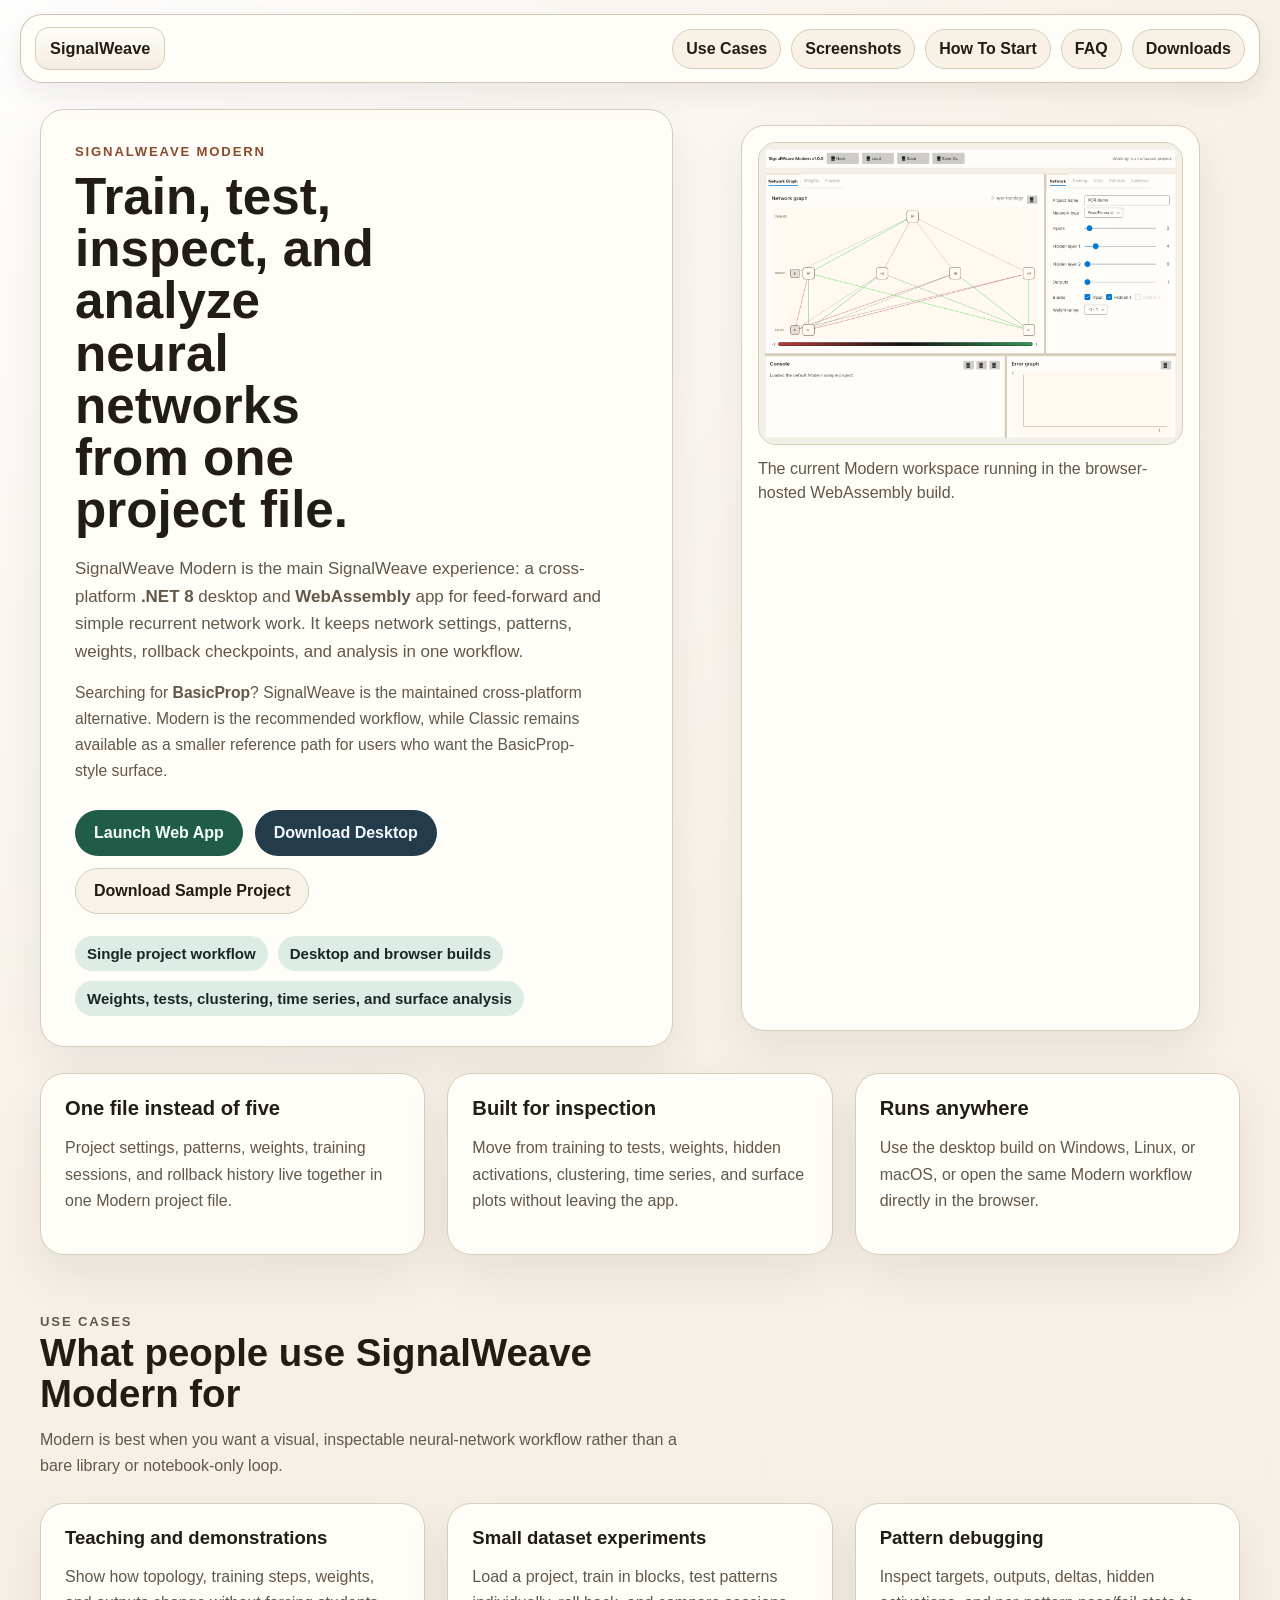
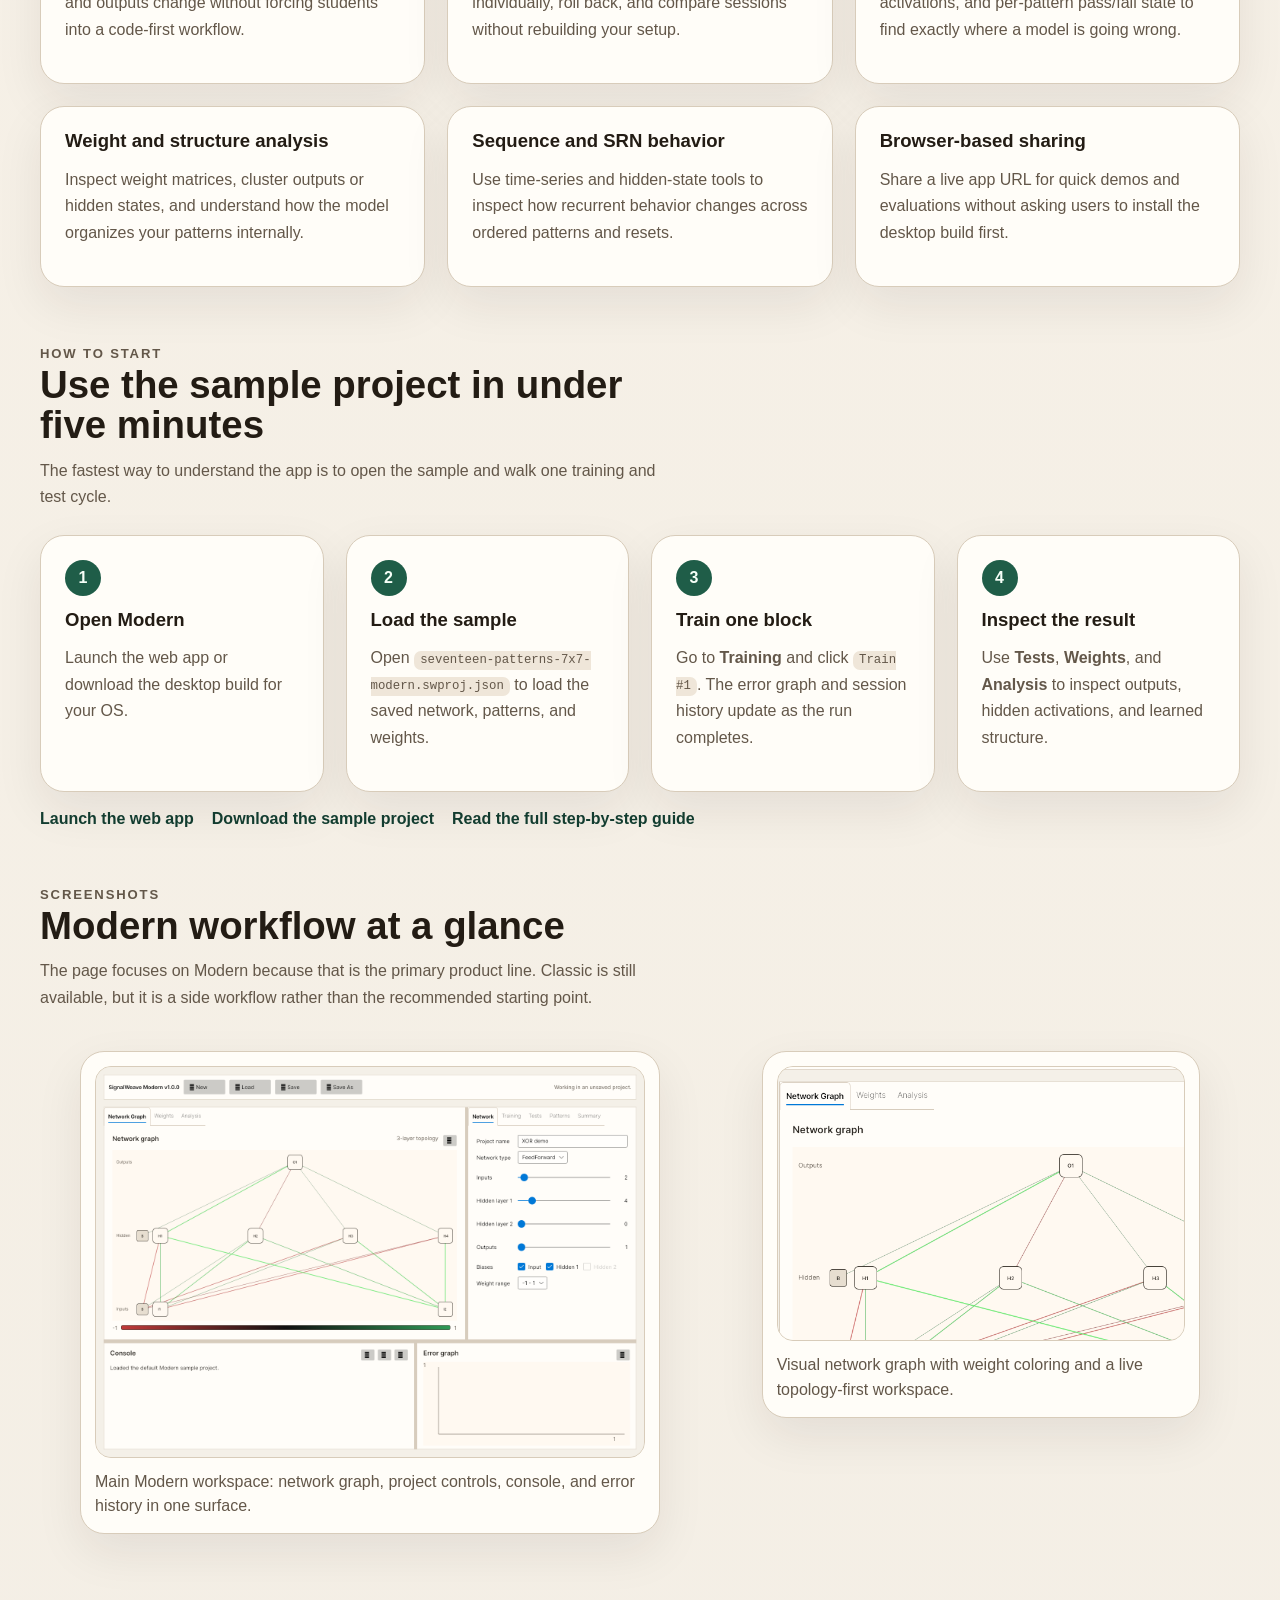
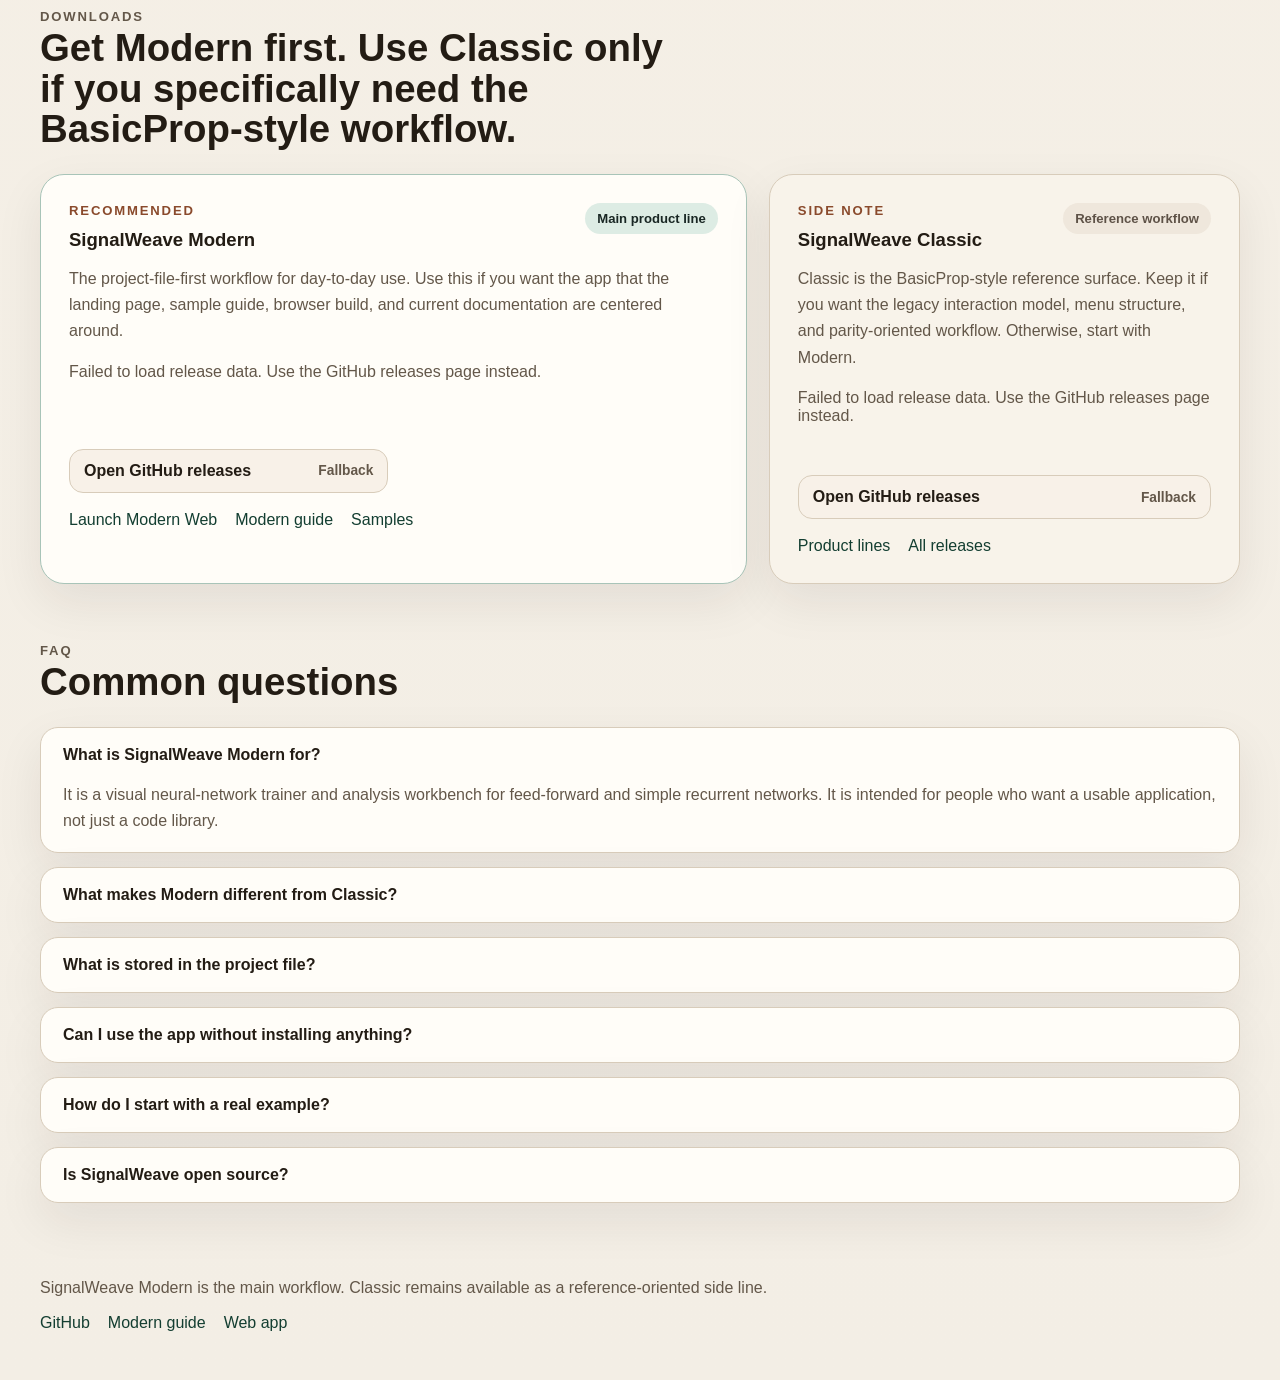
==== commit e237c84d: "Add search indexing assets" ====
--- a/site/index.html
+++ b/site/index.html
@@ -124,6 +124,10 @@
           desktop and <strong>WebAssembly</strong> app for feed-forward and simple recurrent network work.
           It keeps network settings, patterns, weights, rollback checkpoints, and analysis in one workflow.
         </p>
+        <p class="lead lead-compact">
+          Searching for <strong>BasicProp</strong>? SignalWeave is the maintained cross-platform alternative.
+          Modern is the recommended workflow, while Classic remains available as a smaller reference path for users who want the BasicProp-style surface.
+        </p>
         <div class="hero-actions">
           <a class="button primary" href="/app/">Launch Web App</a>
           <a class="button primary-alt" href="#downloads">Download Desktop</a>
--- a/site/styles.css
+++ b/site/styles.css
@@ -60,7 +60,7 @@
   position: sticky;
   top: 0;
   z-index: 20;
-  padding: 16px 20px 0;
+  padding: 14px 20px 0;
   backdrop-filter: blur(10px);
 }
 
@@ -71,15 +71,21 @@
   gap: 24px;
   max-width: 1240px;
   margin: 0 auto;
-  padding: 14px 18px;
+  padding: 12px 14px;
   border: 1px solid rgba(191, 174, 152, 0.72);
-  border-radius: 999px;
-  background: rgba(255, 253, 248, 0.86);
+  border-radius: 22px;
+  background: rgba(255, 253, 248, 0.95);
   box-shadow: var(--shadow-tight);
 }
 
 .brand {
-  font-size: 1.08rem;
+  display: inline-flex;
+  align-items: center;
+  padding: 11px 14px;
+  border: 1px solid var(--line);
+  border-radius: 14px;
+  background: linear-gradient(180deg, #fffefb 0%, #f4ece0 100%);
+  font-size: 1.02rem;
   font-weight: 800;
   color: var(--text);
 }
@@ -87,13 +93,26 @@
 .site-nav {
   display: flex;
   align-items: center;
-  gap: 18px;
+  justify-content: flex-end;
+  gap: 10px;
   flex-wrap: wrap;
 }
 
 .site-nav a {
-  color: var(--muted);
+  display: inline-flex;
+  align-items: center;
+  justify-content: center;
+  padding: 10px 13px;
+  border: 1px solid var(--line);
+  border-radius: 999px;
+  background: #f7f1e6;
+  color: var(--text);
   font-weight: 700;
+}
+
+.site-nav a:hover {
+  background: #fff8ef;
+  text-decoration: none;
 }
 
 .page {
@@ -138,11 +157,16 @@
 
 .hero-shot {
   padding: 16px;
+  overflow: hidden;
 }
 
 .hero-shot img {
+  width: 100%;
+  max-height: 560px;
   border: 1px solid var(--line);
   border-radius: 18px;
+  background: #f0eadf;
+  object-fit: contain;
 }
 
 .hero-shot figcaption {
@@ -169,8 +193,10 @@
 }
 
 h1 {
-  max-width: 12ch;
-  font-size: clamp(2.8rem, 5.2vw, 4.6rem);
+  max-width: 11ch;
+  font-size: clamp(2.2rem, 4vw, 3.7rem);
+  overflow-wrap: anywhere;
+  line-height: 1.02;
 }
 
 h2 {
@@ -200,6 +226,11 @@
   font-size: 1.06rem;
 }
 
+.lead-compact {
+  margin-top: 14px;
+  font-size: 0.98rem;
+}
+
 .hero-actions {
   display: flex;
   flex-wrap: wrap;
@@ -364,11 +395,16 @@
 
 .shot-card {
   padding: 14px;
+  overflow: hidden;
 }
 
 .shot-card img {
+  width: 100%;
+  max-height: 560px;
   border: 1px solid var(--line);
   border-radius: 16px;
+  background: #f0eadf;
+  object-fit: contain;
 }
 
 .shot-card figcaption {
@@ -540,6 +576,11 @@
     border-radius: 24px;
   }
 
+  .site-nav {
+    width: 100%;
+    justify-content: flex-start;
+  }
+
   .page {
     padding-top: 18px;
   }
@@ -563,5 +604,6 @@
 
   h1 {
     max-width: none;
-  }
-}
+    font-size: clamp(1.9rem, 10vw, 2.9rem);
+  }
+}
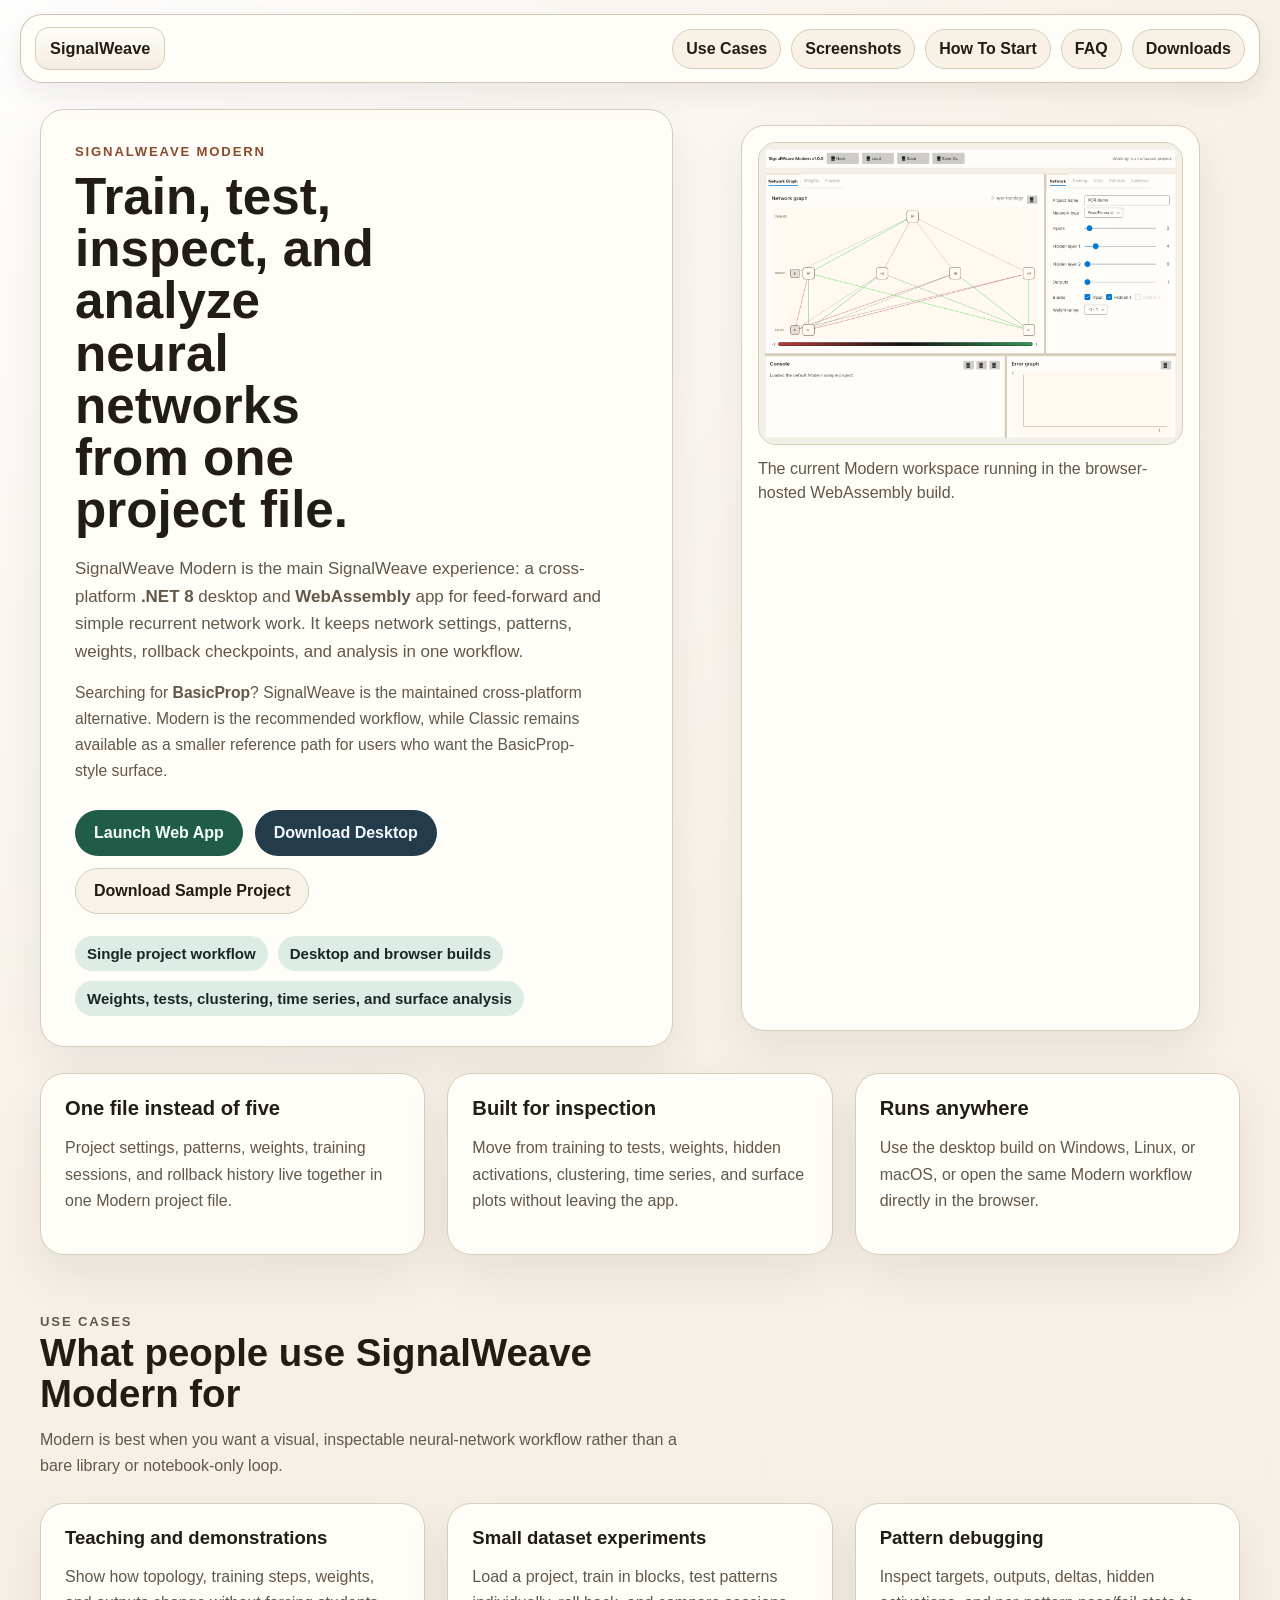
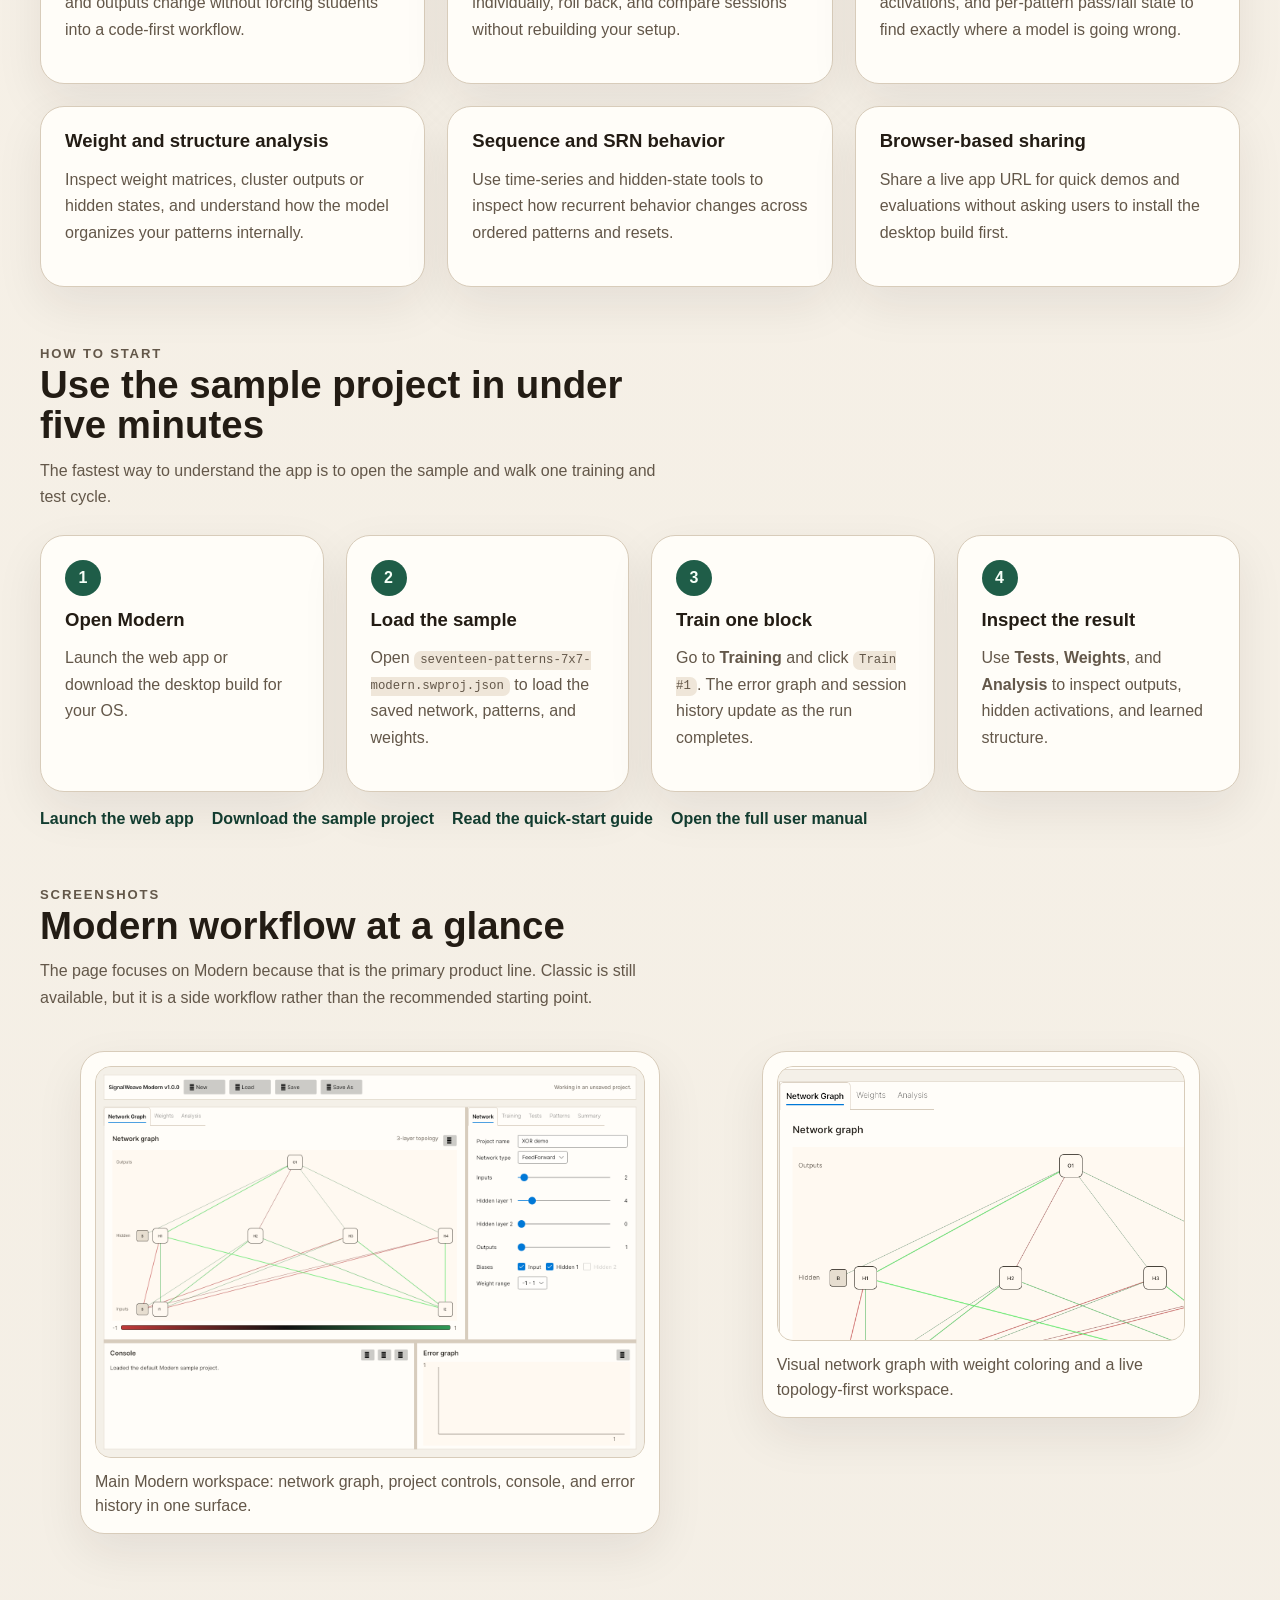
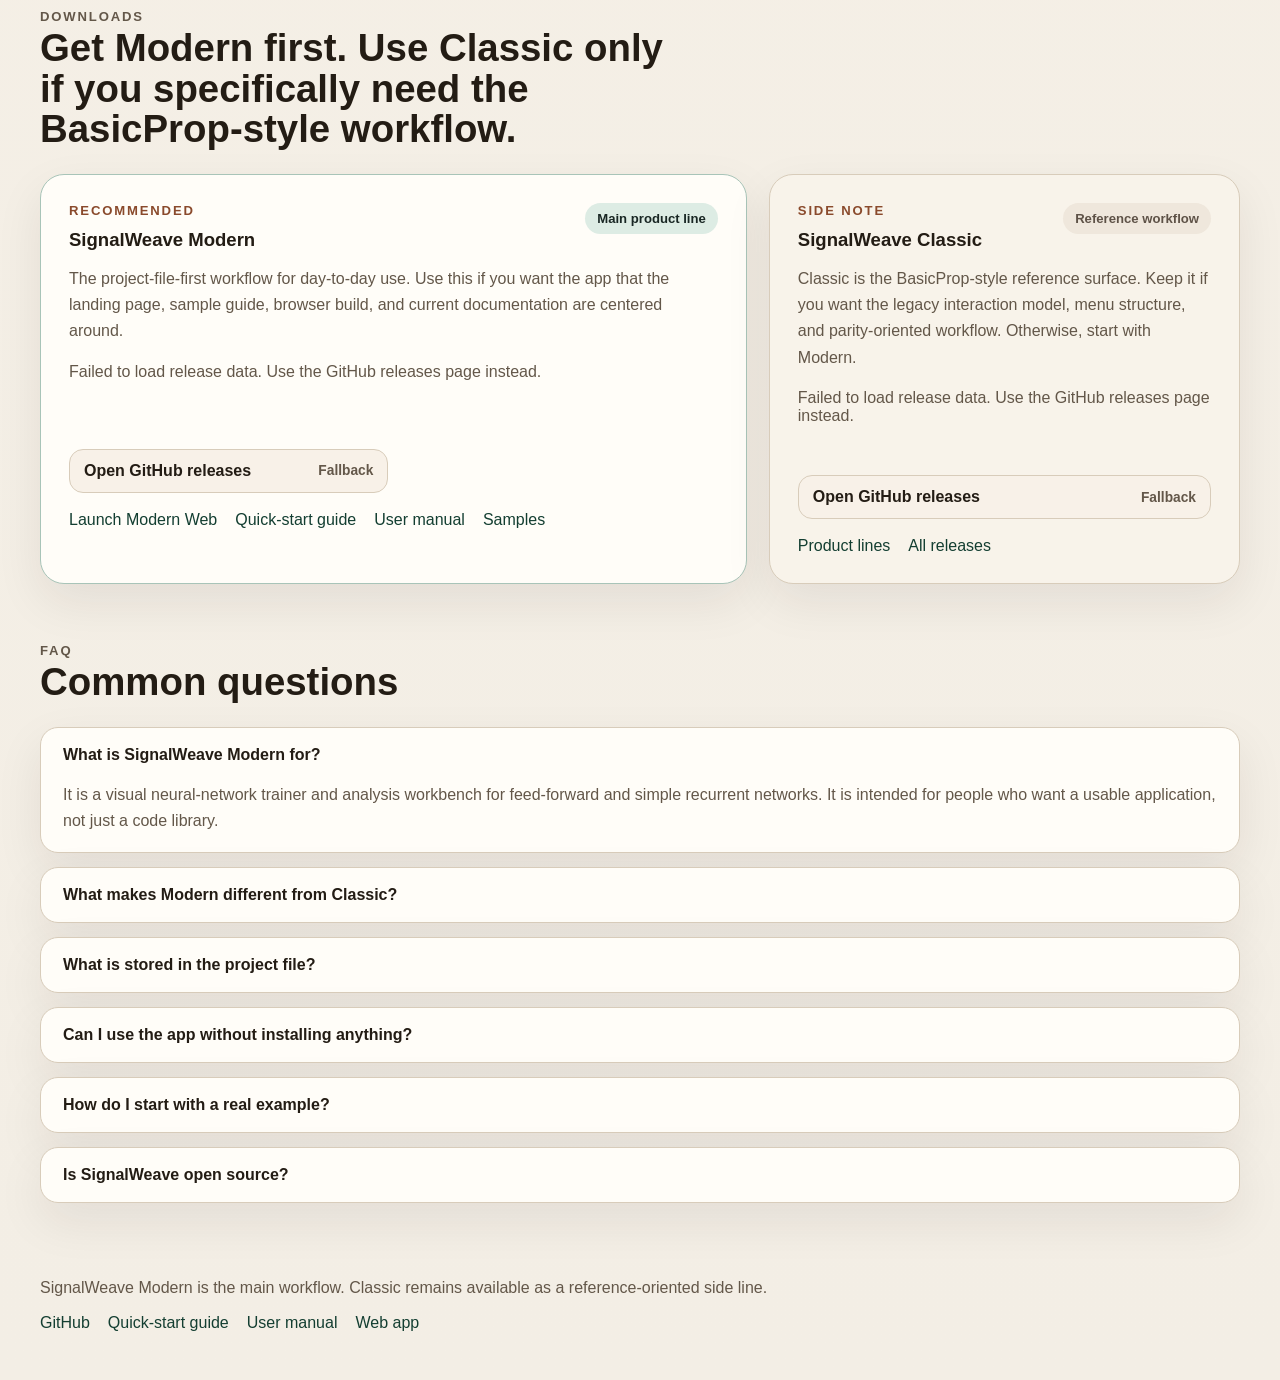
==== commit affc6b28: "Add Modern user manual" ====
--- a/site/index.html
+++ b/site/index.html
@@ -227,8 +227,9 @@
       </div>
       <div class="sample-links">
         <a class="inline-link" href="/app/">Launch the web app</a>
-        <a class="inline-link" href="https://raw.githubusercontent.com/Simonsbs/signalweave/modern-ui/samples/seventeen-patterns-7x7-modern.swproj.json">Download the sample project</a>
-        <a class="inline-link" href="https://github.com/Simonsbs/signalweave/blob/modern-ui/docs/modern-ui-guide.md" target="_blank" rel="noreferrer">Read the full step-by-step guide</a>
+        <a class="inline-link" href="https://raw.githubusercontent.com/Simonsbs/signalweave/main/samples/seventeen-patterns-7x7-modern.swproj.json">Download the sample project</a>
+        <a class="inline-link" href="https://github.com/Simonsbs/signalweave/blob/main/docs/modern-ui-guide.md" target="_blank" rel="noreferrer">Read the quick-start guide</a>
+        <a class="inline-link" href="https://github.com/Simonsbs/signalweave/blob/main/docs/modern-user-manual.md" target="_blank" rel="noreferrer">Open the full user manual</a>
       </div>
     </section>
 
@@ -280,8 +281,9 @@
           <div class="downloads" data-product="modern"></div>
           <div class="product-links">
             <a href="/app/">Launch Modern Web</a>
-            <a href="https://github.com/Simonsbs/signalweave/blob/modern-ui/docs/modern-ui-guide.md" target="_blank" rel="noreferrer">Modern guide</a>
-            <a href="https://github.com/Simonsbs/signalweave/tree/modern-ui/samples" target="_blank" rel="noreferrer">Samples</a>
+            <a href="https://github.com/Simonsbs/signalweave/blob/main/docs/modern-ui-guide.md" target="_blank" rel="noreferrer">Quick-start guide</a>
+            <a href="https://github.com/Simonsbs/signalweave/blob/main/docs/modern-user-manual.md" target="_blank" rel="noreferrer">User manual</a>
+            <a href="https://github.com/Simonsbs/signalweave/tree/main/samples" target="_blank" rel="noreferrer">Samples</a>
           </div>
         </article>
 
@@ -302,7 +304,7 @@
           </div>
           <div class="downloads compact" data-product="classic"></div>
           <div class="product-links">
-            <a href="https://github.com/Simonsbs/signalweave/blob/modern-ui/docs/product-lines.md" target="_blank" rel="noreferrer">Product lines</a>
+            <a href="https://github.com/Simonsbs/signalweave/blob/main/docs/product-lines.md" target="_blank" rel="noreferrer">Product lines</a>
             <a href="https://github.com/Simonsbs/signalweave/releases" target="_blank" rel="noreferrer">All releases</a>
           </div>
         </aside>
@@ -347,7 +349,8 @@
     <p>SignalWeave Modern is the main workflow. Classic remains available as a reference-oriented side line.</p>
     <div class="footer-links">
       <a href="https://github.com/Simonsbs/signalweave" target="_blank" rel="noreferrer">GitHub</a>
-      <a href="https://github.com/Simonsbs/signalweave/blob/modern-ui/docs/modern-ui-guide.md" target="_blank" rel="noreferrer">Modern guide</a>
+      <a href="https://github.com/Simonsbs/signalweave/blob/main/docs/modern-ui-guide.md" target="_blank" rel="noreferrer">Quick-start guide</a>
+      <a href="https://github.com/Simonsbs/signalweave/blob/main/docs/modern-user-manual.md" target="_blank" rel="noreferrer">User manual</a>
       <a href="/app/">Web app</a>
     </div>
   </footer>
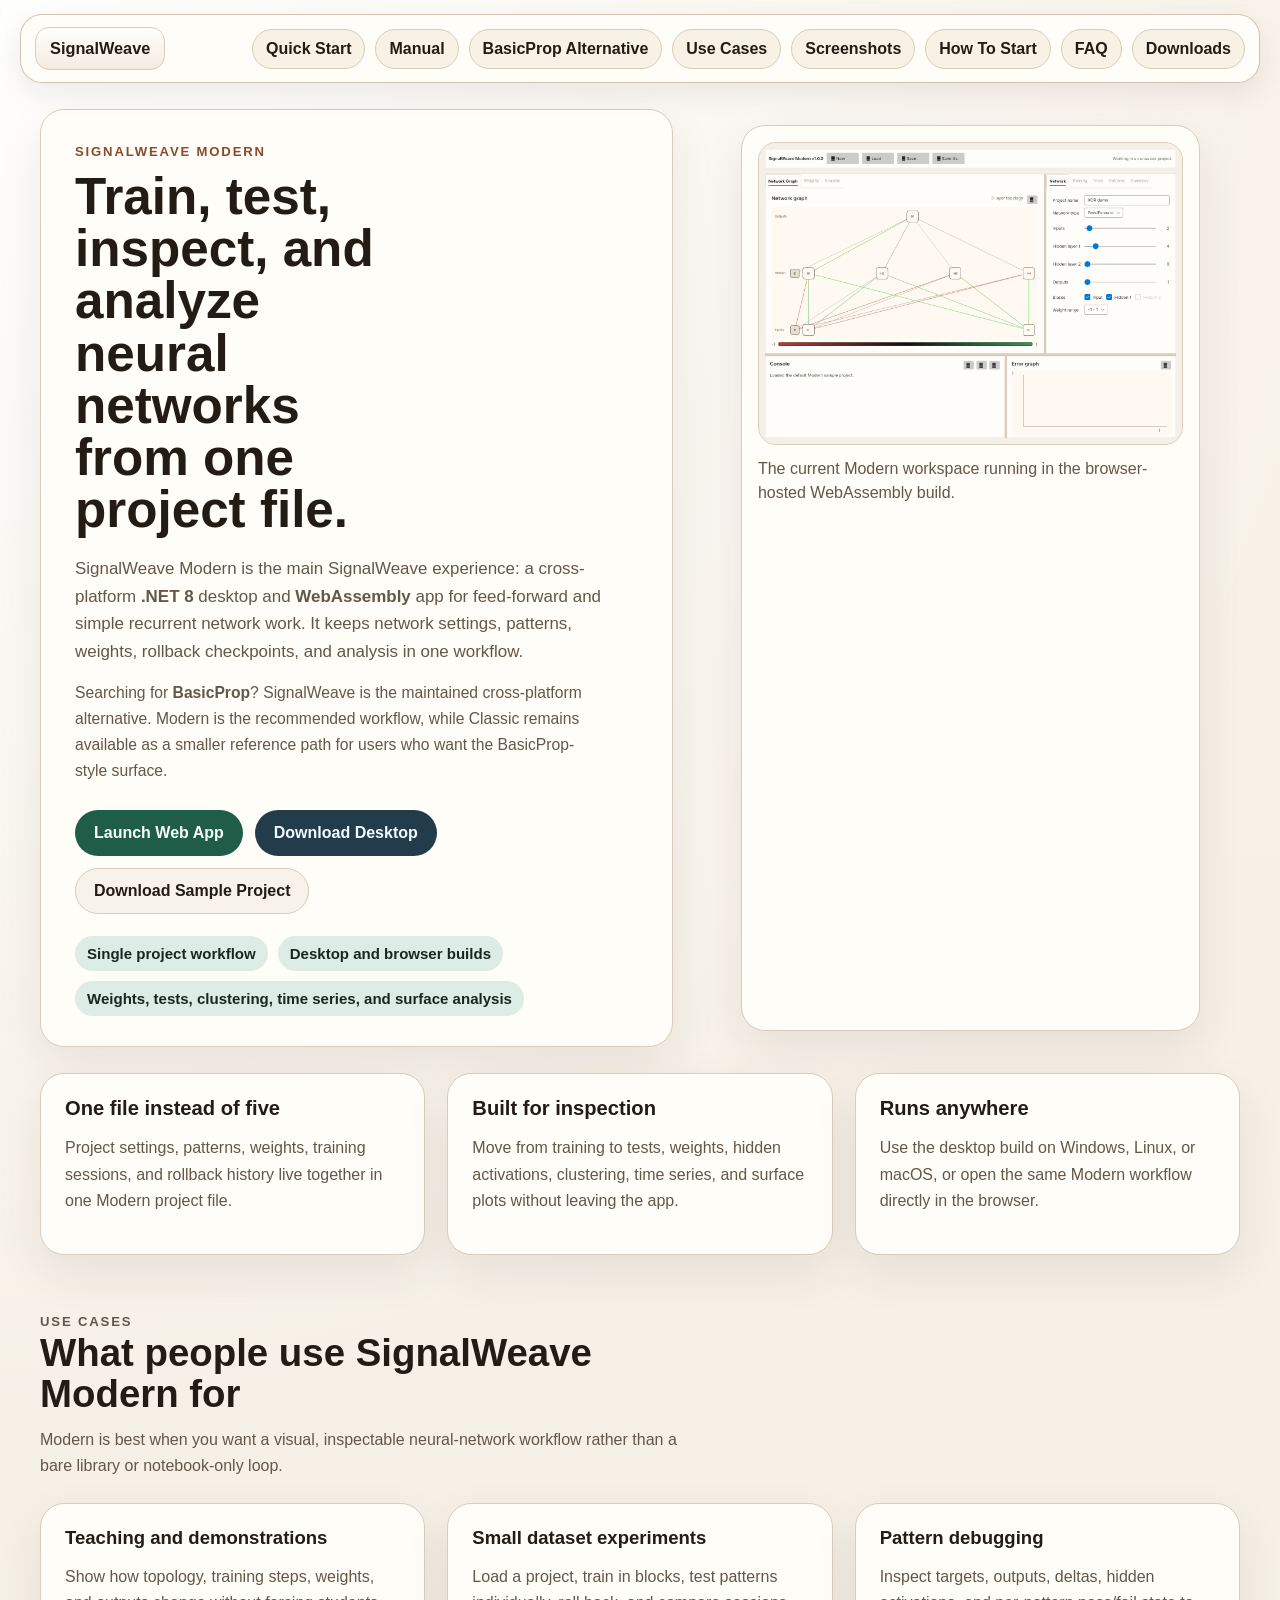
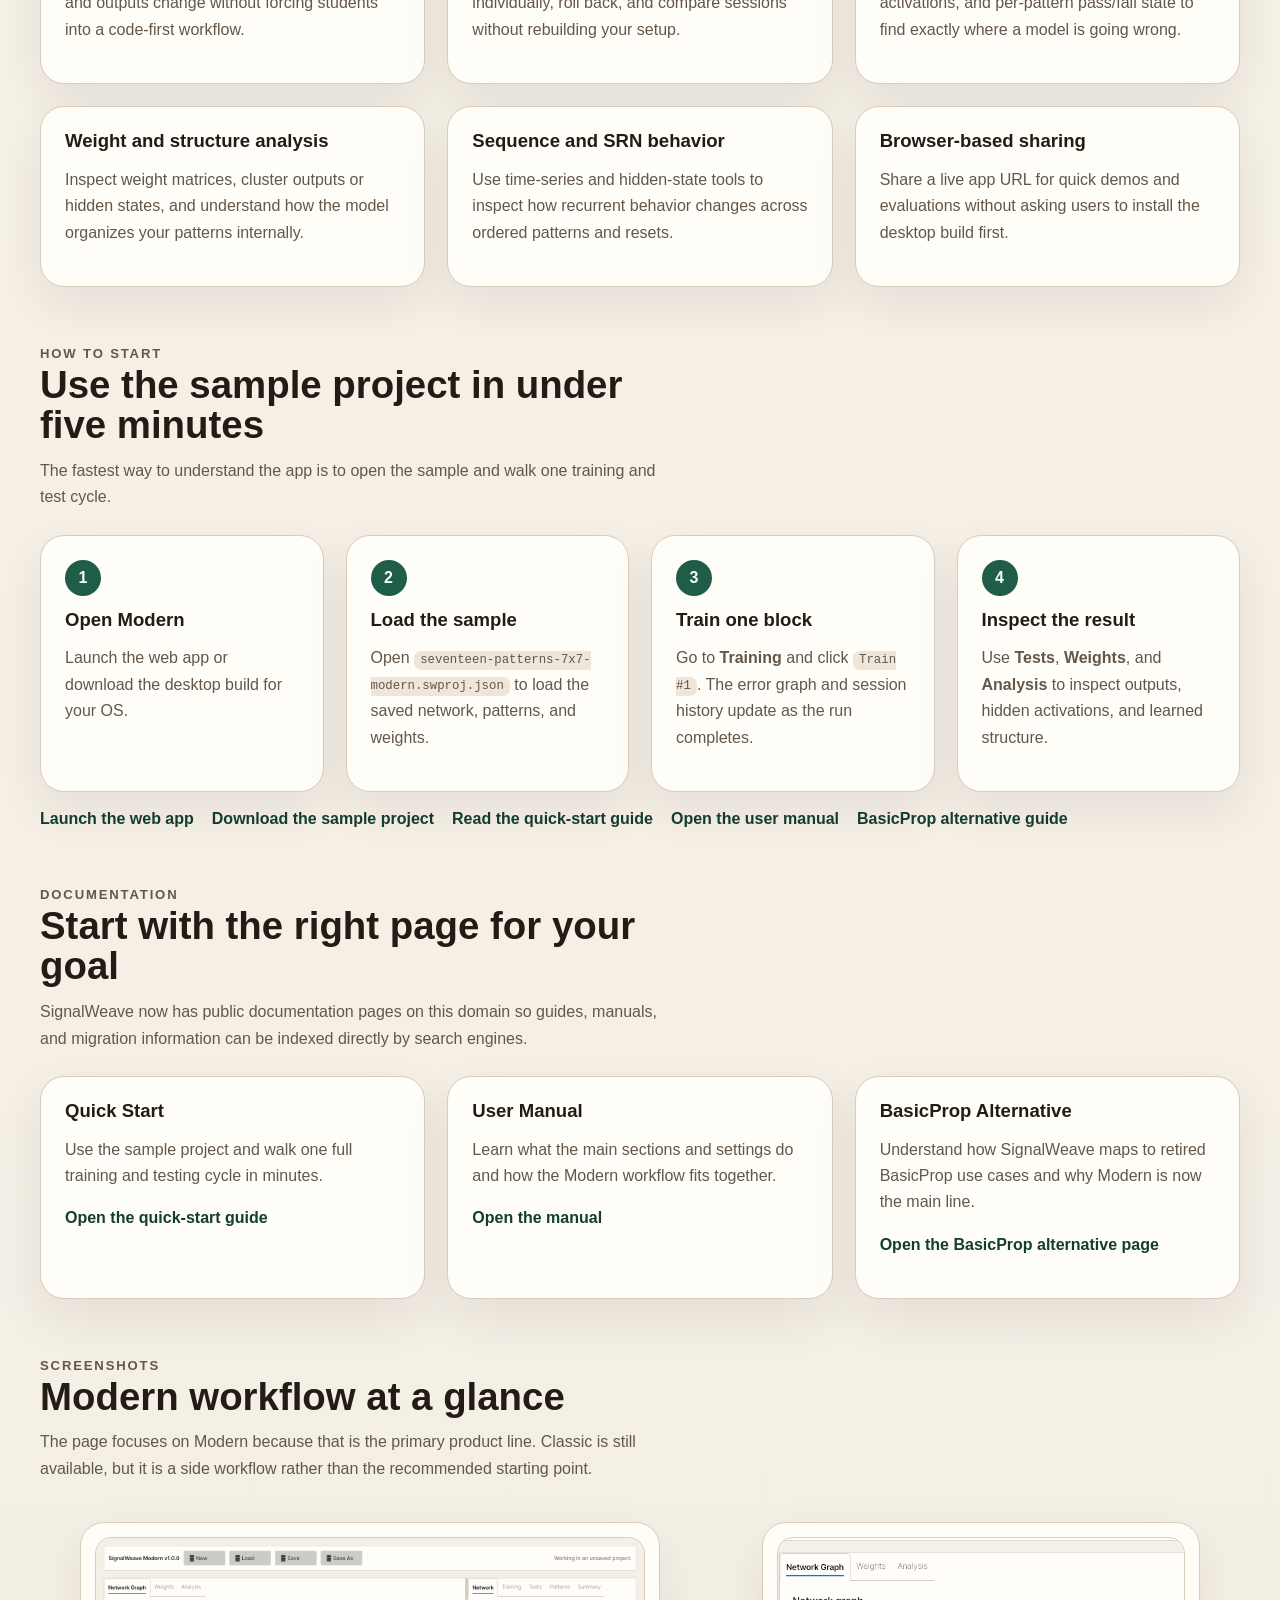
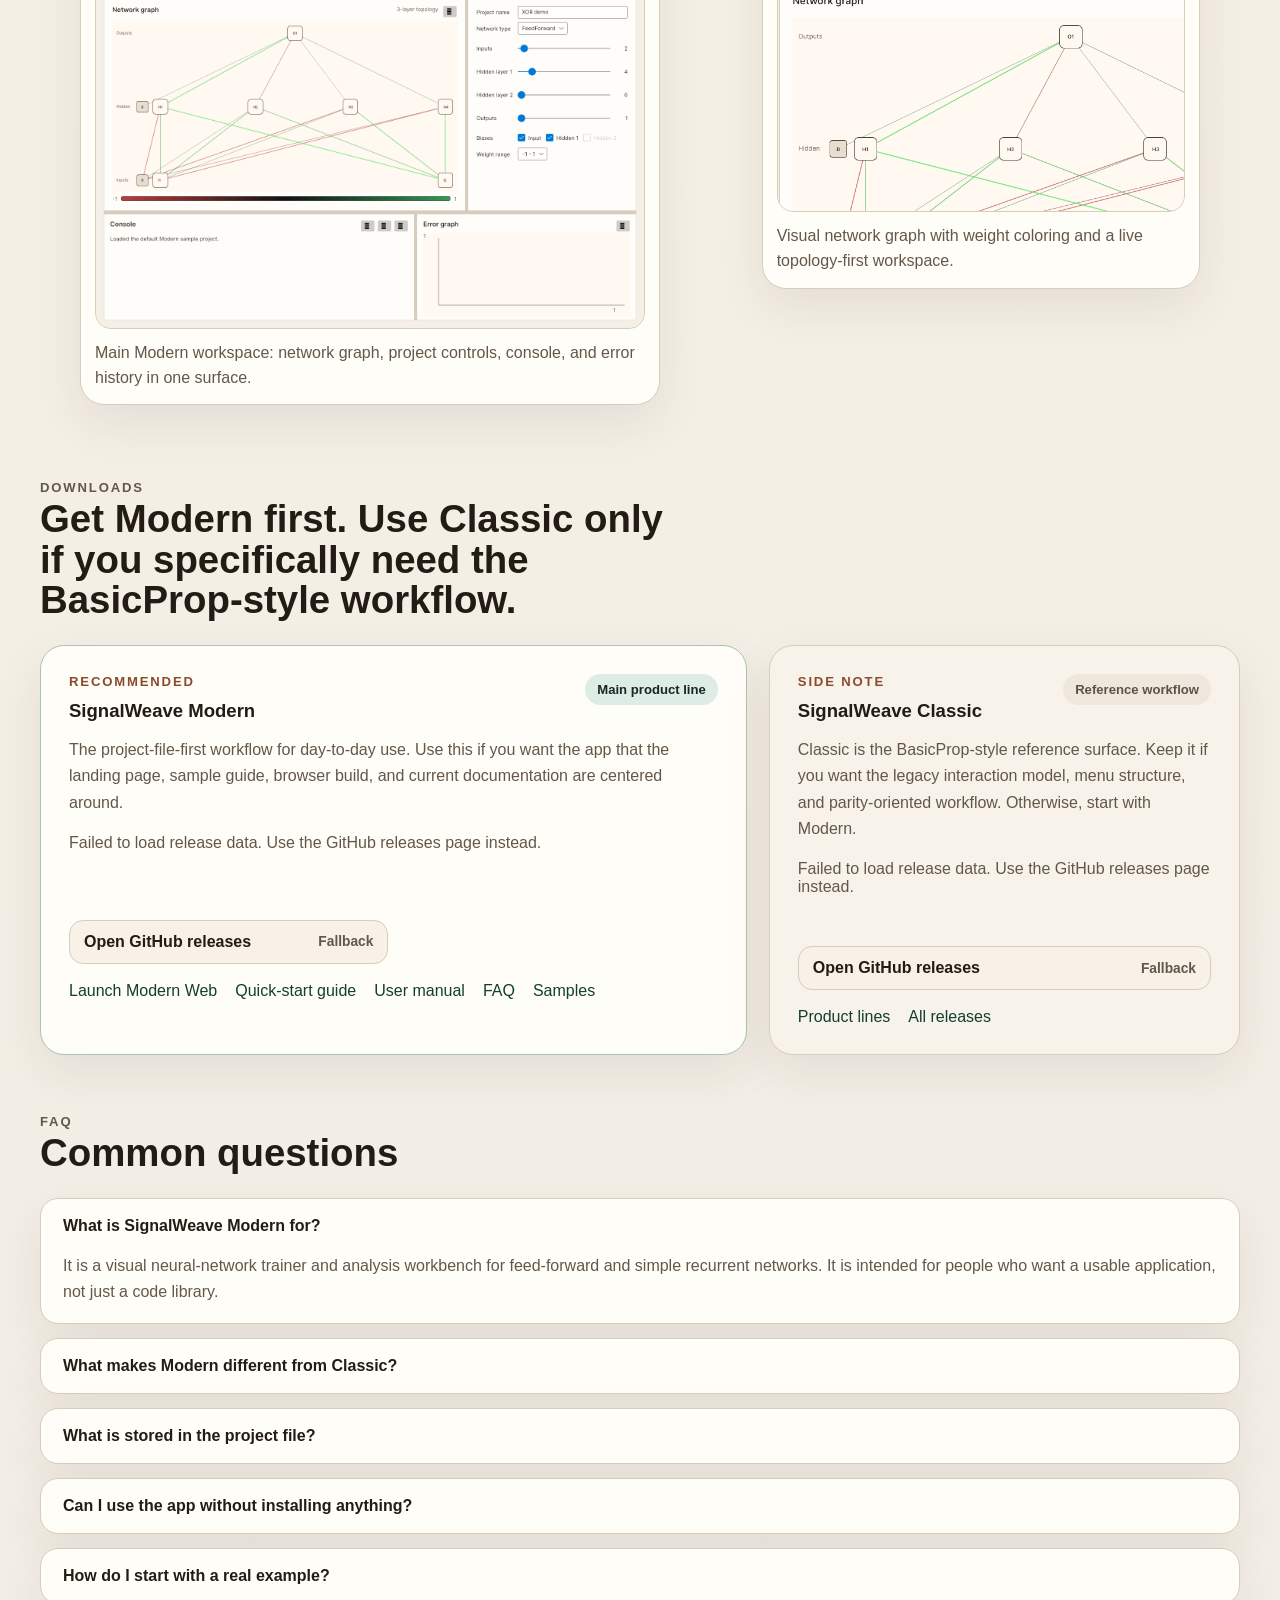
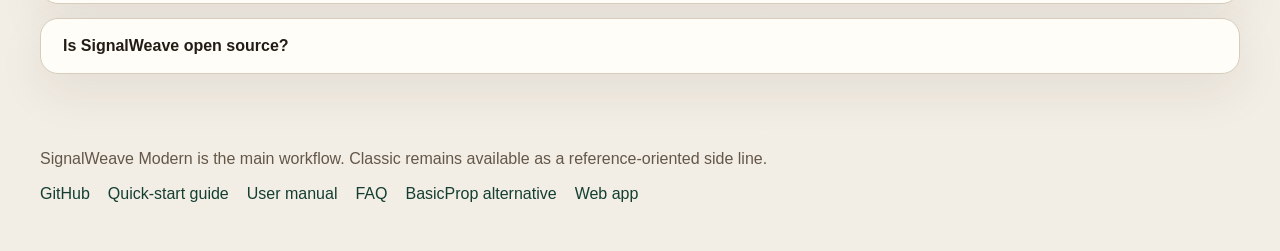
==== commit 0b8eb923: "Expand Pages docs and SEO surface" ====
--- a/site/index.html
+++ b/site/index.html
@@ -33,6 +33,19 @@
   />
   <meta name="twitter:image" content="https://signalweave.bestdev.co.il/media/modern-workspace.png" />
   <link rel="stylesheet" href="./styles.css" />
+  <script type="application/ld+json">
+    {
+      "@context": "https://schema.org",
+      "@type": "WebSite",
+      "name": "SignalWeave",
+      "url": "https://signalweave.bestdev.co.il/",
+      "description": "SignalWeave Modern is a cross-platform neural network trainer, testing tool, and analysis workbench.",
+      "publisher": {
+        "@type": "Organization",
+        "name": "SignalWeave"
+      }
+    }
+  </script>
   <script type="application/ld+json">
     {
       "@context": "https://schema.org",
@@ -105,6 +118,9 @@
     <div class="brand-row">
       <a class="brand" href="#top">SignalWeave</a>
       <nav class="site-nav" aria-label="Main">
+        <a href="/guide/">Quick Start</a>
+        <a href="/manual/">Manual</a>
+        <a href="/basicprop-alternative/">BasicProp Alternative</a>
         <a href="#use-cases">Use Cases</a>
         <a href="#screenshots">Screenshots</a>
         <a href="#sample">How To Start</a>
@@ -131,7 +147,7 @@
         <div class="hero-actions">
           <a class="button primary" href="/app/">Launch Web App</a>
           <a class="button primary-alt" href="#downloads">Download Desktop</a>
-          <a class="button secondary" href="https://raw.githubusercontent.com/Simonsbs/signalweave/modern-ui/samples/seventeen-patterns-7x7-modern.swproj.json">Download Sample Project</a>
+          <a class="button secondary" href="https://raw.githubusercontent.com/Simonsbs/signalweave/main/samples/seventeen-patterns-7x7-modern.swproj.json">Download Sample Project</a>
         </div>
         <div class="hero-points">
           <span>Single project workflow</span>
@@ -228,8 +244,34 @@
       <div class="sample-links">
         <a class="inline-link" href="/app/">Launch the web app</a>
         <a class="inline-link" href="https://raw.githubusercontent.com/Simonsbs/signalweave/main/samples/seventeen-patterns-7x7-modern.swproj.json">Download the sample project</a>
-        <a class="inline-link" href="https://github.com/Simonsbs/signalweave/blob/main/docs/modern-ui-guide.md" target="_blank" rel="noreferrer">Read the quick-start guide</a>
-        <a class="inline-link" href="https://github.com/Simonsbs/signalweave/blob/main/docs/modern-user-manual.md" target="_blank" rel="noreferrer">Open the full user manual</a>
+        <a class="inline-link" href="/guide/">Read the quick-start guide</a>
+        <a class="inline-link" href="/manual/">Open the user manual</a>
+        <a class="inline-link" href="/basicprop-alternative/">BasicProp alternative guide</a>
+      </div>
+    </section>
+
+    <section class="section" id="learn">
+      <div class="section-heading">
+        <p class="eyebrow">Documentation</p>
+        <h2>Start with the right page for your goal</h2>
+        <p>SignalWeave now has public documentation pages on this domain so guides, manuals, and migration information can be indexed directly by search engines.</p>
+      </div>
+      <div class="use-case-grid">
+        <article class="use-case-card">
+          <h3>Quick Start</h3>
+          <p>Use the sample project and walk one full training and testing cycle in minutes.</p>
+          <p><a class="inline-link" href="/guide/">Open the quick-start guide</a></p>
+        </article>
+        <article class="use-case-card">
+          <h3>User Manual</h3>
+          <p>Learn what the main sections and settings do and how the Modern workflow fits together.</p>
+          <p><a class="inline-link" href="/manual/">Open the manual</a></p>
+        </article>
+        <article class="use-case-card">
+          <h3>BasicProp Alternative</h3>
+          <p>Understand how SignalWeave maps to retired BasicProp use cases and why Modern is now the main line.</p>
+          <p><a class="inline-link" href="/basicprop-alternative/">Open the BasicProp alternative page</a></p>
+        </article>
       </div>
     </section>
 
@@ -281,8 +323,9 @@
           <div class="downloads" data-product="modern"></div>
           <div class="product-links">
             <a href="/app/">Launch Modern Web</a>
-            <a href="https://github.com/Simonsbs/signalweave/blob/main/docs/modern-ui-guide.md" target="_blank" rel="noreferrer">Quick-start guide</a>
-            <a href="https://github.com/Simonsbs/signalweave/blob/main/docs/modern-user-manual.md" target="_blank" rel="noreferrer">User manual</a>
+            <a href="/guide/">Quick-start guide</a>
+            <a href="/manual/">User manual</a>
+            <a href="/faq/">FAQ</a>
             <a href="https://github.com/Simonsbs/signalweave/tree/main/samples" target="_blank" rel="noreferrer">Samples</a>
           </div>
         </article>
@@ -349,8 +392,10 @@
     <p>SignalWeave Modern is the main workflow. Classic remains available as a reference-oriented side line.</p>
     <div class="footer-links">
       <a href="https://github.com/Simonsbs/signalweave" target="_blank" rel="noreferrer">GitHub</a>
-      <a href="https://github.com/Simonsbs/signalweave/blob/main/docs/modern-ui-guide.md" target="_blank" rel="noreferrer">Quick-start guide</a>
-      <a href="https://github.com/Simonsbs/signalweave/blob/main/docs/modern-user-manual.md" target="_blank" rel="noreferrer">User manual</a>
+      <a href="/guide/">Quick-start guide</a>
+      <a href="/manual/">User manual</a>
+      <a href="/faq/">FAQ</a>
+      <a href="/basicprop-alternative/">BasicProp alternative</a>
       <a href="/app/">Web app</a>
     </div>
   </footer>
--- a/site/styles.css
+++ b/site/styles.css
@@ -280,6 +280,111 @@
   text-decoration: none;
 }
 
+.simple-page {
+  max-width: 1180px;
+}
+
+.doc-hero {
+  margin-bottom: 28px;
+  padding: 30px 32px;
+  border: 1px solid var(--line);
+  border-radius: var(--radius);
+  background: var(--paper);
+  box-shadow: var(--shadow);
+}
+
+.doc-grid {
+  display: grid;
+  grid-template-columns: 280px minmax(0, 1fr);
+  gap: 24px;
+  align-items: start;
+}
+
+.toc-card,
+.content-card,
+.mini-card {
+  border: 1px solid var(--line);
+  border-radius: var(--radius-sm);
+  background: var(--paper);
+  box-shadow: var(--shadow-tight);
+}
+
+.toc-card {
+  position: sticky;
+  top: 92px;
+  padding: 18px;
+  display: grid;
+  gap: 10px;
+}
+
+.toc-card a {
+  padding: 9px 10px;
+  border-radius: 10px;
+  background: #f7f1e6;
+  color: var(--text);
+  font-weight: 700;
+}
+
+.toc-card a:hover {
+  background: #fff8ef;
+  text-decoration: none;
+}
+
+.doc-content {
+  display: grid;
+  gap: 18px;
+}
+
+.content-card {
+  padding: 22px;
+}
+
+.content-card p {
+  color: var(--muted);
+  line-height: 1.7;
+}
+
+.content-card ul,
+.content-card ol {
+  margin: 14px 0 0;
+  padding-left: 20px;
+  color: var(--muted);
+  line-height: 1.7;
+}
+
+.content-card li + li {
+  margin-top: 6px;
+}
+
+.mini-grid {
+  display: grid;
+  grid-template-columns: repeat(3, minmax(0, 1fr));
+  gap: 14px;
+}
+
+.mini-card {
+  padding: 18px;
+}
+
+.feature-link {
+  display: block;
+  padding: 16px 18px;
+  border: 1px solid var(--line);
+  border-radius: 14px;
+  background: #f7f1e6;
+  color: var(--text);
+  font-weight: 800;
+}
+
+.feature-link:hover {
+  background: #fff8ef;
+  text-decoration: none;
+}
+
+.faq-list-page {
+  margin-top: 0;
+}
+
 .hero-points {
   display: flex;
   flex-wrap: wrap;
@@ -563,6 +668,11 @@
   .downloads {
     grid-template-columns: 1fr;
   }
+
+  .doc-grid,
+  .mini-grid {
+    grid-template-columns: 1fr;
+  }
 }
 
 @media (max-width: 760px) {
@@ -586,6 +696,9 @@
   }
 
   .hero-copy,
+  .doc-hero,
+  .content-card,
+  .mini-card,
   .release-card,
   .proof-card,
   .use-case-card,
@@ -606,4 +719,8 @@
     max-width: none;
     font-size: clamp(1.9rem, 10vw, 2.9rem);
   }
-}
+
+  .toc-card {
+    position: static;
+  }
+}
